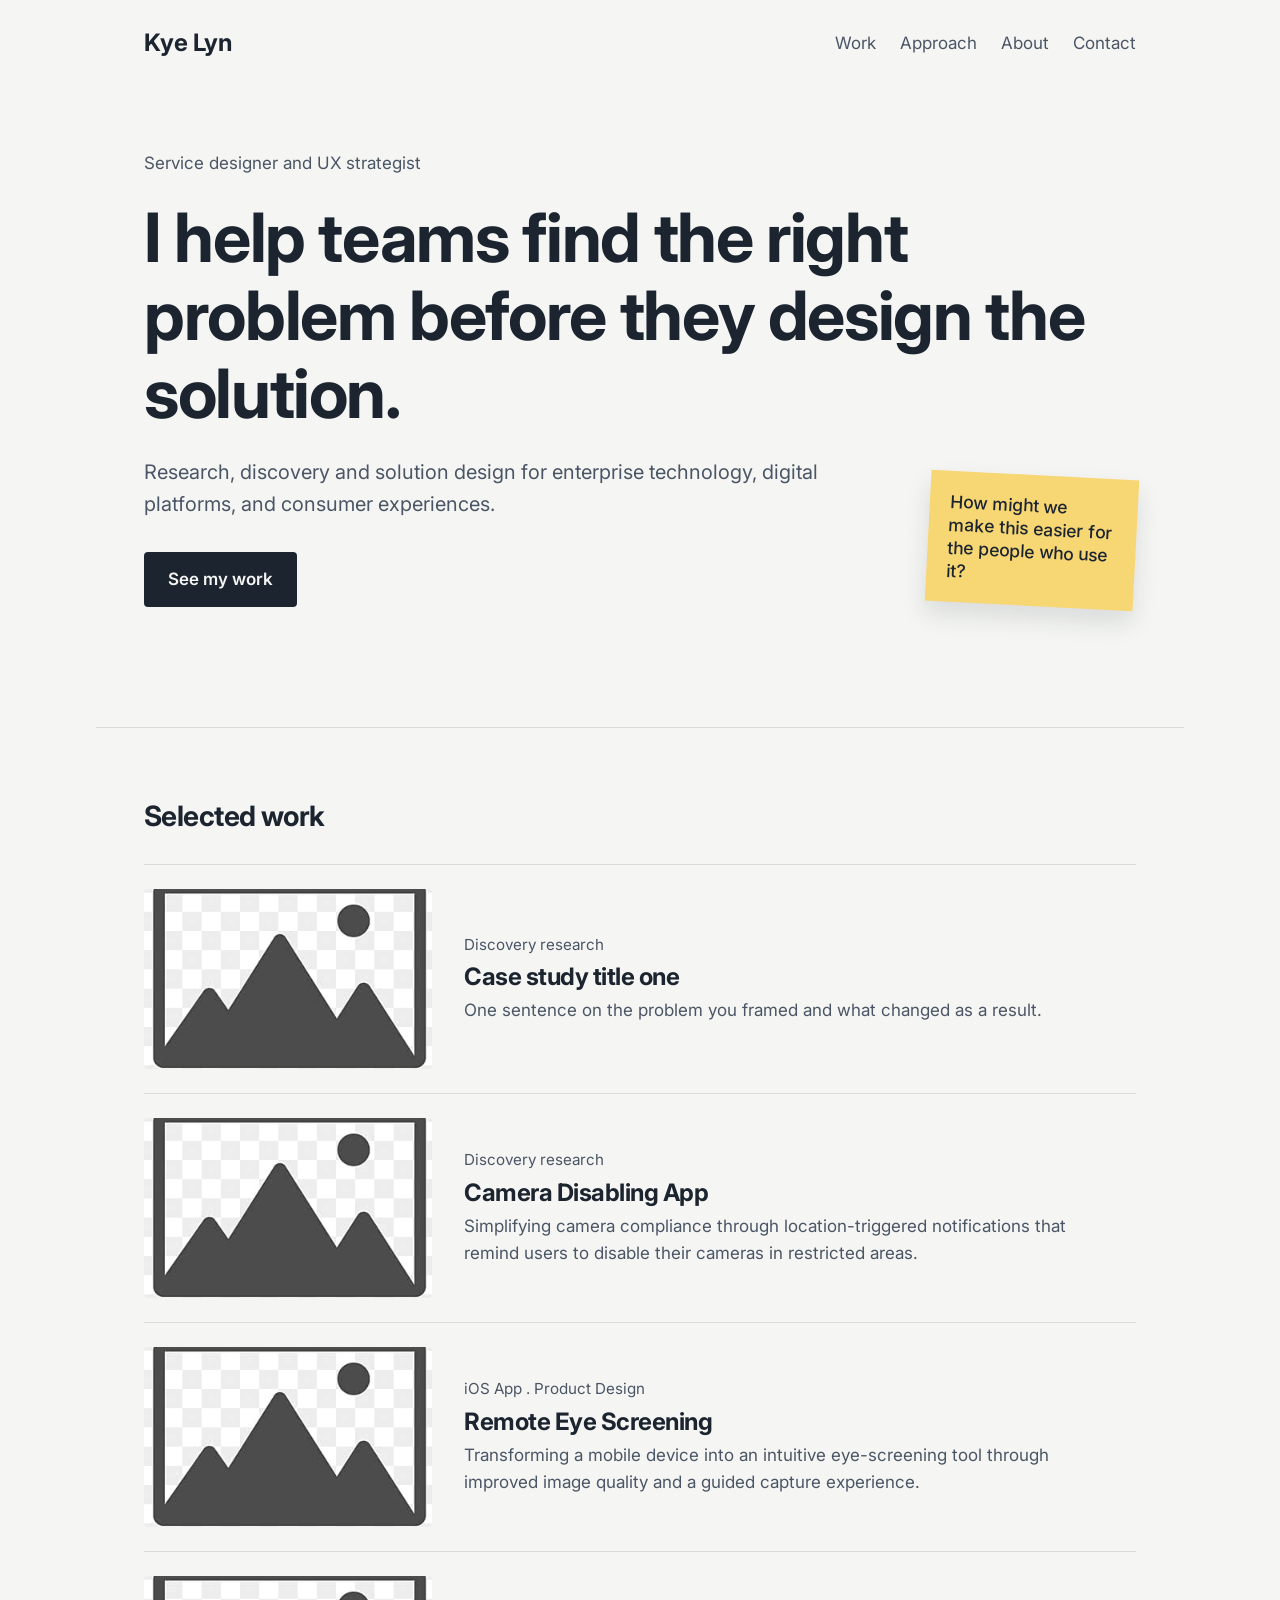
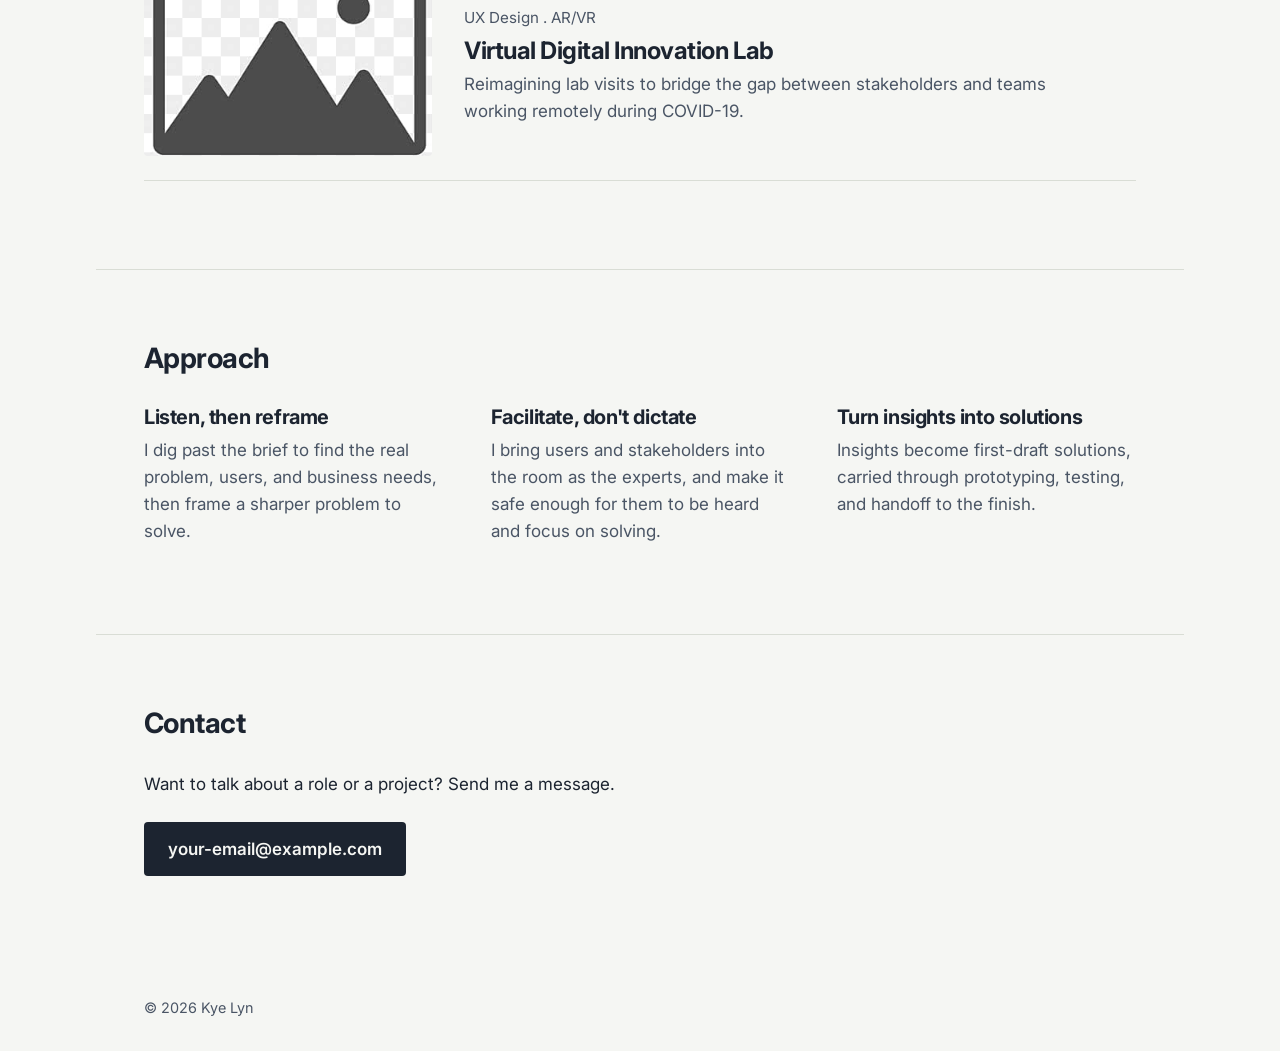
==== index.html @ 7f1c114e "added content to index" ====
<!DOCTYPE html>
<html lang="en">

<head>
  <meta charset="UTF-8">
  <meta name="viewport" content="width=device-width, initial-scale=1">
  <title>Kye Lyn | Service Designer & UX Strategist</title>
  <meta name="description"
    content="Kye Lyn is a service designer and UX strategist who helps teams find and frame the right problem before designing the solution.">

  <link rel="preconnect" href="https://fonts.googleapis.com">
  <link rel="preconnect" href="https://fonts.gstatic.com" crossorigin>
  <link href="https://fonts.googleapis.com/css2?family=Inter:wght@400;500;600;700&display=swap" rel="stylesheet">
  <link rel="stylesheet" href="style.css">
</head>

<body>

  <header class="site-header">
    <a class="logo" href="index.html">Kye Lyn</a>
    <nav aria-label="Main">
      <a href="#work">Work</a>
      <a href="#approach">Approach</a>
      <a href="about.html">About</a>
      <a href="#contact">Contact</a>
    </nav>
  </header>

  <main>

    <section class="hero">
      <p class="hero-intro">Service designer and UX strategist</p>
      <h1>I help teams find the right problem before they design the solution.</h1>
      <p class="hero-sub">Research, discovery and solution design for enterprise technology, digital platforms, and
        consumer experiences.</p>
      <a class="button" href="#work">See my work</a>

      <div class="sticky" aria-hidden="true">
        <p>How might we make this easier for the people who use it?</p>
      </div>
    </section>

    <section id="work" class="section">
      <h2>Selected work</h2>
      <ul class="work-list">
        <li>
          <div class="work-image">
            <img src="images/case-study-1.jpg" alt="Short description of what the image shows">
          </div>
          <div class="work-text">
            <h4>Discovery research</h4>
            <h3><a href="case-study-1.html">Case study title one</a></h3>
            <p>One sentence on the problem you framed and what changed as a result.</p>
          </div>
        </li>
        <li>
          <div class="work-image">
            <img src="images/case-study-2.jpg" alt="Short description of what the image shows">
          </div>
          <div class="work-text">
            <h4>Discovery research</h4>
            <h3><a href="case-study-2.html">Camera Disabling App</a></h3>
            <p>Simplifying camera compliance through location-triggered notifications that remind users to disable their
              cameras in restricted areas.</p>
          </div>
        </li>
        <li>
          <div class="work-image">
            <img src="images/case-study-3.jpg" alt="Short description of what the image shows">
          </div>
          <div class="work-text">
            <h4>iOS App . Product Design</h4>
            <h3><a href="case-study-3.html">Remote Eye Screening</a></h3>
            <p>Transforming a mobile device into an intuitive eye-screening tool through improved image quality and a
              guided capture experience.</p>
          </div>
        </li>
        <li>
          <div class="work-image">
            <img src="images/case-study-4.jpg" alt="Short description of what the image shows">
          </div>
          <div class="work-text">
            <h4>UX Design . AR/VR</h4>
            <h3><a href="case-study-4.html">Virtual Digital Innovation Lab</a></h3>
            <p>Reimagining lab visits to bridge the gap between stakeholders and teams working remotely during COVID-19.
            </p>
          </div>
        </li>
      </ul>
    </section>

    <section id="approach" class="section">
      <h2>Approach</h2>
      <div class="approach-grid">
        <div>
          <h3>Listen, then reframe</h3>
          <p>I dig past the brief to find the real problem, users, and business needs, then frame a sharper problem to
            solve.</p>
        </div>
        <div>
          <h3>Facilitate, don't dictate</h3>
          <p>I bring users and stakeholders into the room as the experts, and make it safe enough for them to be heard
            and focus on solving.</p>
        </div>
        <div>
          <h3>Turn insights into solutions</h3>
          <p>Insights become first-draft solutions, carried through prototyping, testing, and handoff to the finish.</p>
        </div>
      </div>
    </section>

    <section id="contact" class="section">
      <h2>Contact</h2>
      <p>Want to talk about a role or a project? Send me a message.</p>
      <a class="button" href="mailto:your-email@example.com">your-email@example.com</a>
    </section>

  </main>

  <footer class="site-footer">
    <p>&copy; 2026 Kye Lyn</p>
  </footer>

</body>

</html>
---- style.css ----
/* ---------- Design tokens: colours, fonts, spacing ---------- */
:root {
  --paper: #f5f6f3;
  --ink: #1c2430;
  --ink-soft: #4a5565;
  --blue: #2f5bea;
  --sticky: #f7d774;
  --line: #d9ddd5;

  --font-display: "Inter", system-ui, sans-serif;
  --font-body: "Inter", system-ui, sans-serif;

  --page-width: 68rem;
  --gutter: clamp(1.25rem, 5vw, 3rem);
}

/* ---------- Base ---------- */
* {
  box-sizing: border-box;
}

body {
  margin: 0;
  background: var(--paper);
  color: var(--ink);
  font-family: var(--font-body);
  font-size: 1.0625rem;
  line-height: 1.6;
}

h1,
h2,
h3 {
  font-family: var(--font-display);
  line-height: 1.15;
  letter-spacing: -0.02em;
  margin: 0;
}

p {
  margin: 0;
}

a {
  color: inherit;
}

a:focus-visible,
.button:focus-visible {
  outline: 3px solid var(--blue);
  outline-offset: 3px;
}

/* ---------- Header ---------- */
.site-header {
  display: flex;
  justify-content: space-between;
  align-items: center;
  flex-wrap: wrap;
  gap: 1rem;
  max-width: var(--page-width);
  margin: 0 auto;
  padding: 1.5rem var(--gutter);
}

.logo {
  font-family: var(--font-display);
  font-weight: 700;
  font-size: 1.5rem;
  text-decoration: none;
}

.site-header nav {
  display: flex;
  gap: 1.5rem;
}

.site-header nav a {
  text-decoration: none;
  color: var(--ink-soft);
}

.site-header nav a:hover {
  color: var(--blue);
  text-decoration: underline;
}

/* ---------- Layout shared by main sections ---------- */
main>section {
  max-width: var(--page-width);
  margin: 0 auto;
  padding-left: var(--gutter);
  padding-right: var(--gutter);
}

.section {
  padding-top: 4.5rem;
  padding-bottom: 1rem;
  border-top: 1px solid var(--line);
  margin-top: 4.5rem;
}

.section h2 {
  font-size: 1.75rem;
  margin-bottom: 2rem;
}

/* ---------- Hero ---------- */
.hero {
  position: relative;
  padding-top: 4rem;
  padding-bottom: 3rem;
}

.hero-intro {
  color: var(--ink-soft);
  margin-bottom: 1.25rem;
}

.hero h1 {
  font-size: clamp(2.25rem, 6vw, 4.25rem);
  font-weight: 700;
  max-width: 16em;
  margin-bottom: 1.5rem;
}

.hero-sub {
  font-size: 1.25rem;
  color: var(--ink-soft);
  max-width: 34em;
  margin-bottom: 2rem;
}

.button {
  display: inline-block;
  background: var(--ink);
  color: var(--paper);
  padding: 0.85rem 1.5rem;
  border-radius: 0.25rem;
  text-decoration: none;
  font-weight: 600;
}

.button:hover {
  background: var(--blue);
}

/* The one memorable element: a sticky note, a nod to workshop facilitation */
.sticky {
  display: none;
  width: 13rem;
  padding: 1.25rem;
  background: var(--sticky);
  font-family: var(--font-display);
  font-weight: 500;
  font-size: 1.1rem;
  line-height: 1.3;
  transform: rotate(3deg);
  box-shadow: 0 0.75rem 1.5rem rgba(28, 36, 48, 0.12);
}

@media (min-width: 62rem) {
  .sticky {
    display: block;
    position: absolute;
    right: var(--gutter);
    bottom: 3rem;
  }
}

/* ---------- Work list ---------- */
.work-list {
  list-style: none;
  margin: 0;
  padding: 0;
}

.work-list li {
  display: grid;
  gap: 1.25rem;
  padding: 1.5rem 0;
  border-bottom: 1px solid var(--line);
}

.work-list li:first-child {
  border-top: 1px solid var(--line);
}

/* The frame: fixed shape, crops whatever is inside */
.work-image {
  width: 100%;
  aspect-ratio: 16 / 10;
  overflow: hidden;
  background: #e4e8e1;
  border-radius: 0.25rem;
}

.work-image img {
  display: block;
  width: 100%;
  height: 100%;
  object-fit: cover;
}

/* The tag: plain small text, not styled like a button */
.work-list h4 {
  font-family: var(--font-body);
  font-size: 0.95rem;
  font-weight: 400;
  color: var(--ink-soft);
  margin: 0 0 0.4rem;
}

.work-list h3 {
  font-size: 1.5rem;
  margin-bottom: 0.4rem;
}

.work-list h3 a {
  text-decoration: none;
}

.work-list h3 a:hover {
  color: var(--blue);
  text-decoration: underline;
}

.work-list p {
  color: var(--ink-soft);
  max-width: 38em;
}

@media (min-width: 50rem) {
  .work-list li {
    grid-template-columns: 18rem 1fr;
    align-items: center;
    gap: 2rem;
  }
}

/* ---------- Approach ---------- */
.approach-grid {
  display: grid;
  gap: 2rem;
}

.approach-grid h3 {
  font-size: 1.25rem;
  margin-bottom: 0.5rem;
}

.approach-grid p {
  color: var(--ink-soft);
}

@media (min-width: 50rem) {
  .approach-grid {
    grid-template-columns: repeat(3, 1fr);
    gap: 3rem;
  }
}

/* ---------- About and Contact ---------- */
.about-text {
  max-width: 38em;
  font-size: 1.2rem;
}

#contact p {
  margin-bottom: 1.5rem;
}

/* ---------- Footer ---------- */
.site-footer {
  max-width: var(--page-width);
  margin: 4.5rem auto 0;
  padding: 2rem var(--gutter);
  color: var(--ink-soft);
  font-size: 0.9rem;
}

/* About page */
.about-intro {
  display: flex;
  flex-wrap: wrap;
  gap: 56px;
  align-items: center;
}

.about-photo {
  flex: 0 0 340px;
  max-width: 100%;
  height: 400px;
  overflow: hidden;
  background: #e4e4e4;
}

.about-photo img {
  display: block;
  width: 100%;
  height: 100%;
  object-fit: cover;
  object-position: center top;
}

.about-text {
  flex: 1 1 360px;
}

.section-intro {
  max-width: 760px;
  margin: 0 0 28px;
}

/* Different hats: roles */
.roles {
  list-style: none;
  margin: 0;
  padding: 0;
  display: grid;
  grid-template-columns: repeat(2, 1fr);
  gap: 48px 64px;
}

.role-icon {
  display: block;
  margin-bottom: 16px;
  color: #333;
}

.role-text h3 {
  margin: 0 0 12px;
  font-size: 20px;
}

.role-text p {
  margin: 0 0 12px;
}

.role-text p:last-child {
  margin-bottom: 0;
}

.role-focus {
  color: #555;
}

/* Tools */
.tools {
  margin-top: 56px;
  padding-top: 32px;
  border-top: 1px solid #ccc;
}

.tools h3 {
  margin: 0 0 12px;
  font-size: 22px;
}

.tools-list {
  list-style: none;
  margin: 0;
  padding: 0;
  display: grid;
  grid-template-columns: repeat(3, 1fr);
  column-gap: 48px;
}

.tools-list li {
  padding: 14px 0;
  border-bottom: 1px solid #ccc;
}

/* Mobile: roles become a list */
@media (max-width: 700px) {
  .roles {
    display: block;
  }

  .role {
    display: flex;
    gap: 16px;
    padding: 20px 0;
    border-top: 1px solid #ccc;
  }

  .role:last-child {
    border-bottom: 1px solid #ccc;
  }

  .role-icon {
    flex: 0 0 24px;
    width: 24px;
    height: 24px;
    margin-bottom: 0;
  }

  .role-text {
    min-width: 0;
  }

  .role-text h3 {
    font-size: 18px;
    margin-bottom: 6px;
  }

  .role-text p {
    font-size: 15px;
    margin-bottom: 8px;
  }

  .tools-list {
    display: block;
  }
}

/* Carousel */
.carousel {
  display: flex;
  align-items: center;
  gap: 16px;
}

.carousel-btn {
  flex: 0 0 48px;
  height: 48px;
  display: flex;
  align-items: center;
  justify-content: center;
  border: 2px solid #999;
  background: #fff;
  color: #333;
  cursor: pointer;
}

.carousel-btn:hover {
  background: #f2f2f2;
}

.carousel-track {
  flex: 1 1 auto;
  min-width: 0;
  display: flex;
  gap: 24px;
  list-style: none;
  margin: 0;
  padding: 0;
  overflow-x: auto;
  scroll-snap-type: x mandatory;
  scrollbar-width: none;
}

.carousel-track::-webkit-scrollbar {
  display: none;
}

.carousel-item {
  flex: 0 0 calc((100% - 48px) / 3);
  scroll-snap-align: start;
}

.carousel-img {
  display: block;
  width: 100%;
  height: 260px;
  object-fit: cover;
  object-position: center;
  background: #e4e4e4;
}

.carousel-caption {
  margin: 10px 0 0;
  font-size: 14px;
  color: #555;
}

.carousel-count {
  margin: 16px 0 0;
  text-align: center;
  font-size: 14px;
  color: #555;
}

.carousel-btn:disabled {
  opacity: 0.4;
  cursor: not-allowed;
}

@media (max-width: 700px) {
  .carousel-item {
    flex: 0 0 100%;
  }
}

nav a[aria-current="page"] {
  font-weight: 600;
  text-decoration: underline;
}

/* How I work: process steps */
.process {
  list-style: none;
  margin: 0;
  padding: 0;
  display: flex;
  gap: 40px;
}

.process-step {
  position: relative;
  flex: 1 1 0;
  min-width: 0;
  height: 100px;
  display: flex;
  align-items: center;
  justify-content: center;
  text-align: center;
  font-weight: 700;
  font-size: 18px;
  border: 2px solid #999;
  background: #f2f2f2;
}

/* The arrow after every step except the last */
.process-step:not(:last-child)::after {
  content: "→";
  content: "→" / "";
  position: absolute;
  top: 50%;
  right: -42px;
  width: 40px;
  transform: translateY(-50%);
  text-align: center;
  font-size: 24px;
  font-weight: 400;
  color: #555;
}

@media (max-width: 1000px) {
  .process {
    flex-direction: column;
    gap: 36px;
  }

  .process-step {
    flex: none;
    height: 64px;
  }

  .process-step:not(:last-child)::after {
    content: "↓";
    content: "↓" / "";
    top: auto;
    bottom: -38px;
    left: 0;
    right: 0;
    width: auto;
    height: 36px;
    line-height: 36px;
    transform: none;
  }
}

.about-text h1 {
  margin-bottom: 24px;
}

/* ===== Case study pages ===== */

/* The wrapper keeps .section's left and right padding (so everything lines up
   with the header) but removes its divider line and vertical padding. */
.section.cs-block {
  --cs-line: rgba(0, 0, 0, 0.15);
  --cs-fill: rgba(0, 0, 0, 0.04);
  --cs-image: rgba(0, 0, 0, 0.08);
  --cs-muted: #5a6470;

  box-sizing: border-box;
  width: min(992px, calc(100% - 48px));
  max-width: none;
  margin: 0 auto;
  padding: 0;
  border: none;
}

/* Top of the page */
.cs-block .cs-top {
  padding-top: 48px;
}

.cs-block .cs-back {
  display: inline-block;
  margin-bottom: 40px;
  font-size: 1rem;
  color: inherit;
  text-decoration: none;
}

.cs-block .cs-back:hover {
  text-decoration: underline;
}

.cs-block .cs-kicker {
  margin: 0 0 16px;
  font-size: 0.8125rem;
  font-weight: 500;
  letter-spacing: 0.14em;
  text-transform: uppercase;
  color: var(--cs-muted);
}

.cs-block .cs-title {
  margin: 0 0 20px;
  max-width: 880px;
  font-size: clamp(2rem, 5vw, 3rem);
  line-height: 1.15;
  font-weight: 700;
}

.cs-block .cs-summary {
  margin: 0;
  max-width: 760px;
  font-size: 1.25rem;
  line-height: 1.6;
}

/* Quick facts */
.cs-block .cs-meta {
  display: flex;
  flex-wrap: wrap;
  gap: 24px 32px;
  margin: 40px 0 48px;
  padding: 24px 0;
  border-top: 1px solid var(--cs-line);
  border-bottom: 1px solid var(--cs-line);
}

.cs-block .cs-meta>div {
  flex: 1 1 180px;
  min-width: 0;
}

.cs-block .cs-meta dt {
  margin: 0 0 8px;
  font-size: 0.75rem;
  font-weight: 500;
  letter-spacing: 0.14em;
  text-transform: uppercase;
  color: var(--cs-muted);
}

.cs-block .cs-meta dd {
  margin: 0;
  font-size: 1rem;
}

/* Images: every image fills its frame and is cropped, never stretched */
.cs-block .cs-figure {
  margin: 0;
}

.cs-block .cs-figure img {
  display: block;
  width: 100%;
  max-width: 100%;
  object-fit: cover;
  background: var(--cs-image);
}

.cs-block .cs-hero {
  margin-bottom: 48px;
}

.cs-block .cs-hero img {
  height: 480px;
}

.cs-block .cs-caption {
  margin: 10px 0 0;
  font-size: 0.875rem;
  color: var(--cs-muted);
}

/* Content rows: heading on the left, content on the right */
.cs-block .cs-row {
  display: flex;
  gap: 24px 64px;
  margin: 0;
  padding: 48px 0;
  border-top: 1px solid var(--cs-line);
}

.cs-block .cs-heading {
  flex: 0 0 240px;
  margin: 0;
  font-size: 1.5rem;
  line-height: 1.25;
  font-weight: 700;
}

.cs-block .cs-body {
  flex: 1 1 0;
  min-width: 0;
}

.cs-block .cs-body>*:last-child {
  margin-bottom: 0;
}

.cs-block .cs-text {
  margin: 0 0 16px;
  font-size: 1.125rem;
  line-height: 1.65;
}

.cs-block .cs-list {
  margin: 0;
  padding-left: 24px;
  list-style: disc;
  font-size: 1.125rem;
  line-height: 1.8;
}

.cs-block .cs-figures {
  display: flex;
  flex-wrap: wrap;
  gap: 24px;
  margin-top: 24px;
}

.cs-block .cs-figures .cs-figure {
  flex: 1 1 240px;
  min-width: 0;
}

.cs-block .cs-figures img {
  height: 240px;
}

.cs-block .cs-wide {
  margin-top: 24px;
}

.cs-block .cs-wide img {
  height: 360px;
}

/* Insight and outcome boxes */
.cs-block .cs-cards {
  display: grid;
  grid-template-columns: repeat(3, minmax(0, 1fr));
  gap: 24px;
  margin: 0;
  padding: 0;
  list-style: none;
}

.cs-block .cs-card {
  margin: 0;
  padding: 24px;
  border: 1px solid var(--cs-line);
  background: var(--cs-fill);
}

.cs-block .cs-card-title {
  margin: 0 0 10px;
  font-size: 1.125rem;
  line-height: 1.3;
  font-weight: 600;
}

.cs-block .cs-card-text {
  margin: 0;
  font-size: 0.9375rem;
  line-height: 1.5;
}

.cs-block .cs-metric {
  margin: 0 0 8px;
  font-size: 2rem;
  line-height: 1.2;
  font-weight: 700;
}

/* Next case study */
.cs-block .cs-next {
  display: flex;
  flex-wrap: wrap;
  gap: 24px;
  justify-content: space-between;
  align-items: center;
  margin: 0 0 80px;
  padding: 48px;
  border: 1px solid var(--cs-line);
  background: var(--cs-fill);
}

.cs-block .cs-next .cs-kicker {
  margin-bottom: 8px;
}

.cs-block .cs-next-title {
  margin: 0;
  font-size: 1.75rem;
  line-height: 1.25;
  font-weight: 700;
}

/* Mobile */
@media (max-width: 700px) {
  .cs-block .cs-top {
    padding-top: 32px;
  }

  .cs-block .cs-back {
    margin-bottom: 28px;
  }

  .cs-block .cs-meta {
    display: grid;
    grid-template-columns: 1fr 1fr;
    gap: 20px 24px;
    margin: 32px 0;
  }

  .cs-block .cs-hero {
    margin-bottom: 32px;
  }

  .cs-block .cs-hero img {
    height: 220px;
  }

  .cs-block .cs-row {
    flex-direction: column;
    gap: 16px;
    padding: 32px 0;
  }

  .cs-block .cs-heading {
    flex: none;
    font-size: 1.375rem;
  }

  .cs-block .cs-figures img {
    height: 200px;
  }

  .cs-block .cs-wide img {
    height: 220px;
  }

  .cs-block .cs-cards {
    grid-template-columns: 1fr;
    gap: 16px;
  }

  .cs-block .cs-card {
    padding: 20px;
  }

  .cs-block .cs-next {
    margin-bottom: 56px;
    padding: 28px 24px;
  }
}
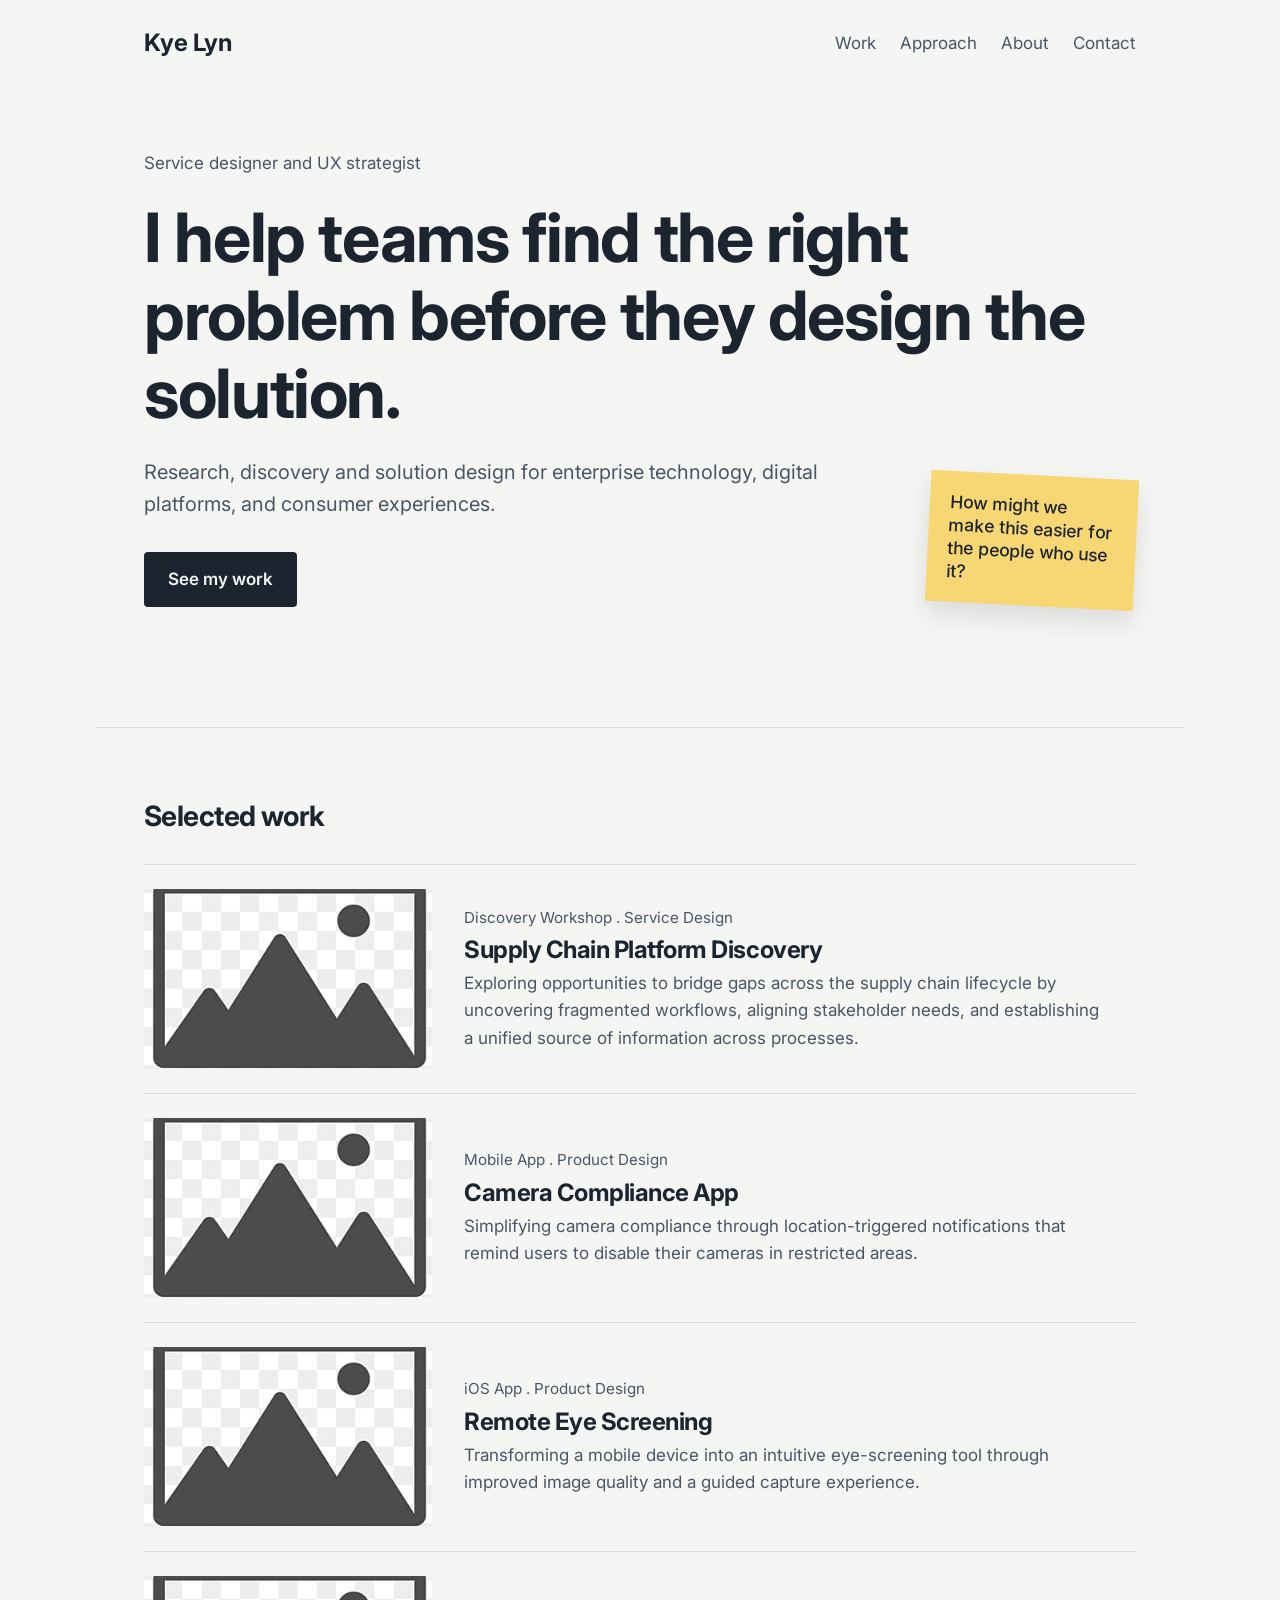
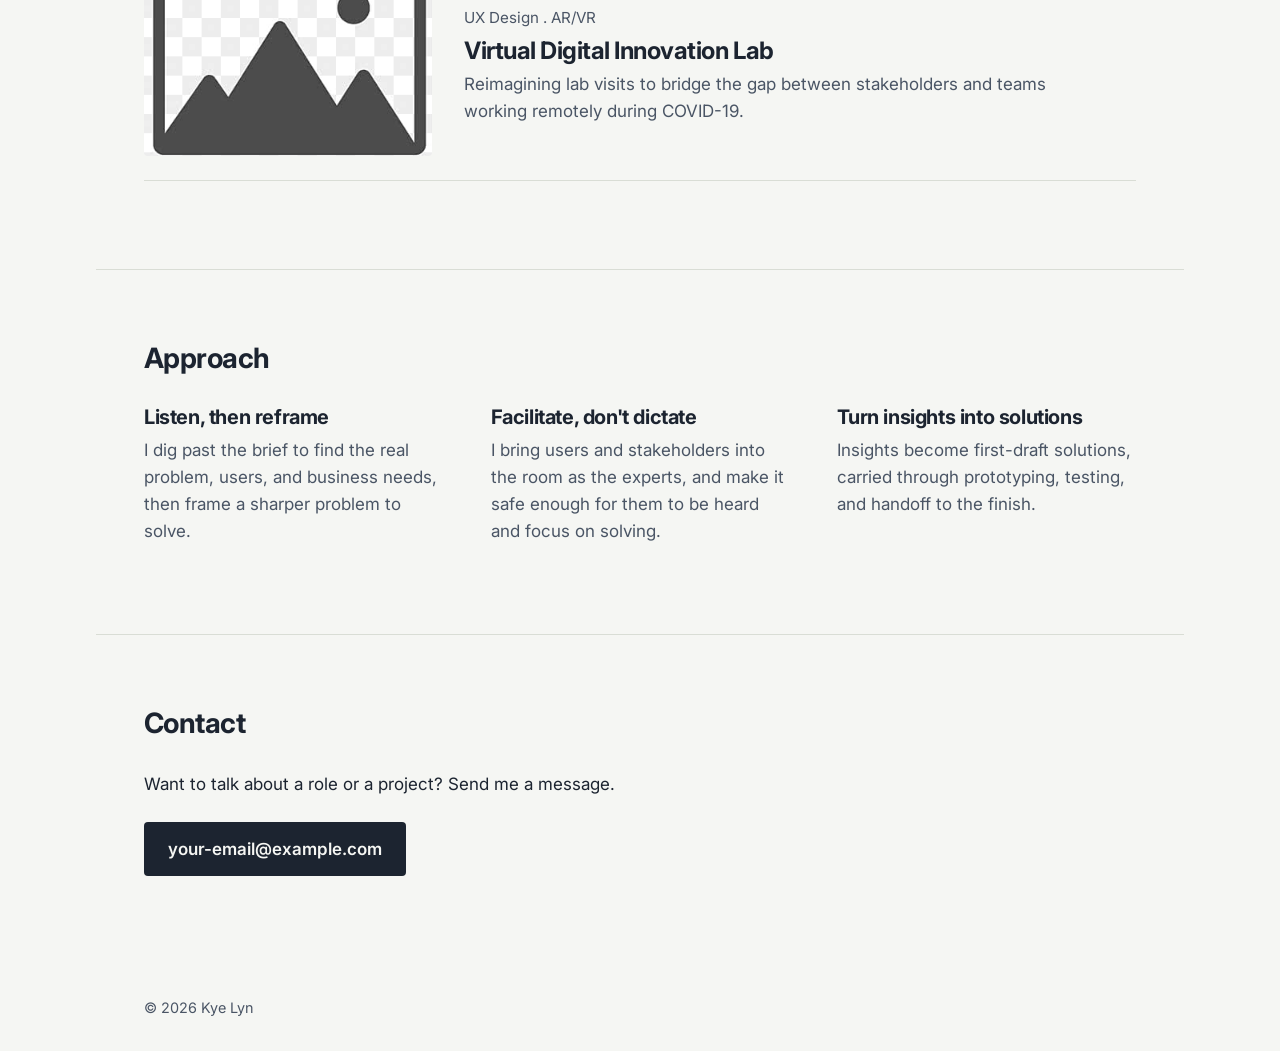
==== commit e8723849: "added content to index" ====
--- a/index.html
+++ b/index.html
@@ -48,9 +48,11 @@
             <img src="images/case-study-1.jpg" alt="Short description of what the image shows">
           </div>
           <div class="work-text">
-            <h4>Discovery research</h4>
-            <h3><a href="case-study-1.html">Case study title one</a></h3>
-            <p>One sentence on the problem you framed and what changed as a result.</p>
+            <h4>Discovery Workshop . Service Design</h4>
+            <h3><a href="case-study-1.html">Supply Chain Platform Discovery</a></h3>
+            <p>Exploring opportunities to bridge gaps across the supply chain lifecycle by uncovering fragmented
+              workflows, aligning stakeholder needs, and establishing a unified source of information across processes.
+            </p>
           </div>
         </li>
         <li>
@@ -58,8 +60,8 @@
             <img src="images/case-study-2.jpg" alt="Short description of what the image shows">
           </div>
           <div class="work-text">
-            <h4>Discovery research</h4>
-            <h3><a href="case-study-2.html">Camera Disabling App</a></h3>
+            <h4>Mobile App . Product Design</h4>
+            <h3><a href="case-study-2.html">Camera Compliance App</a></h3>
             <p>Simplifying camera compliance through location-triggered notifications that remind users to disable their
               cameras in restricted areas.</p>
           </div>
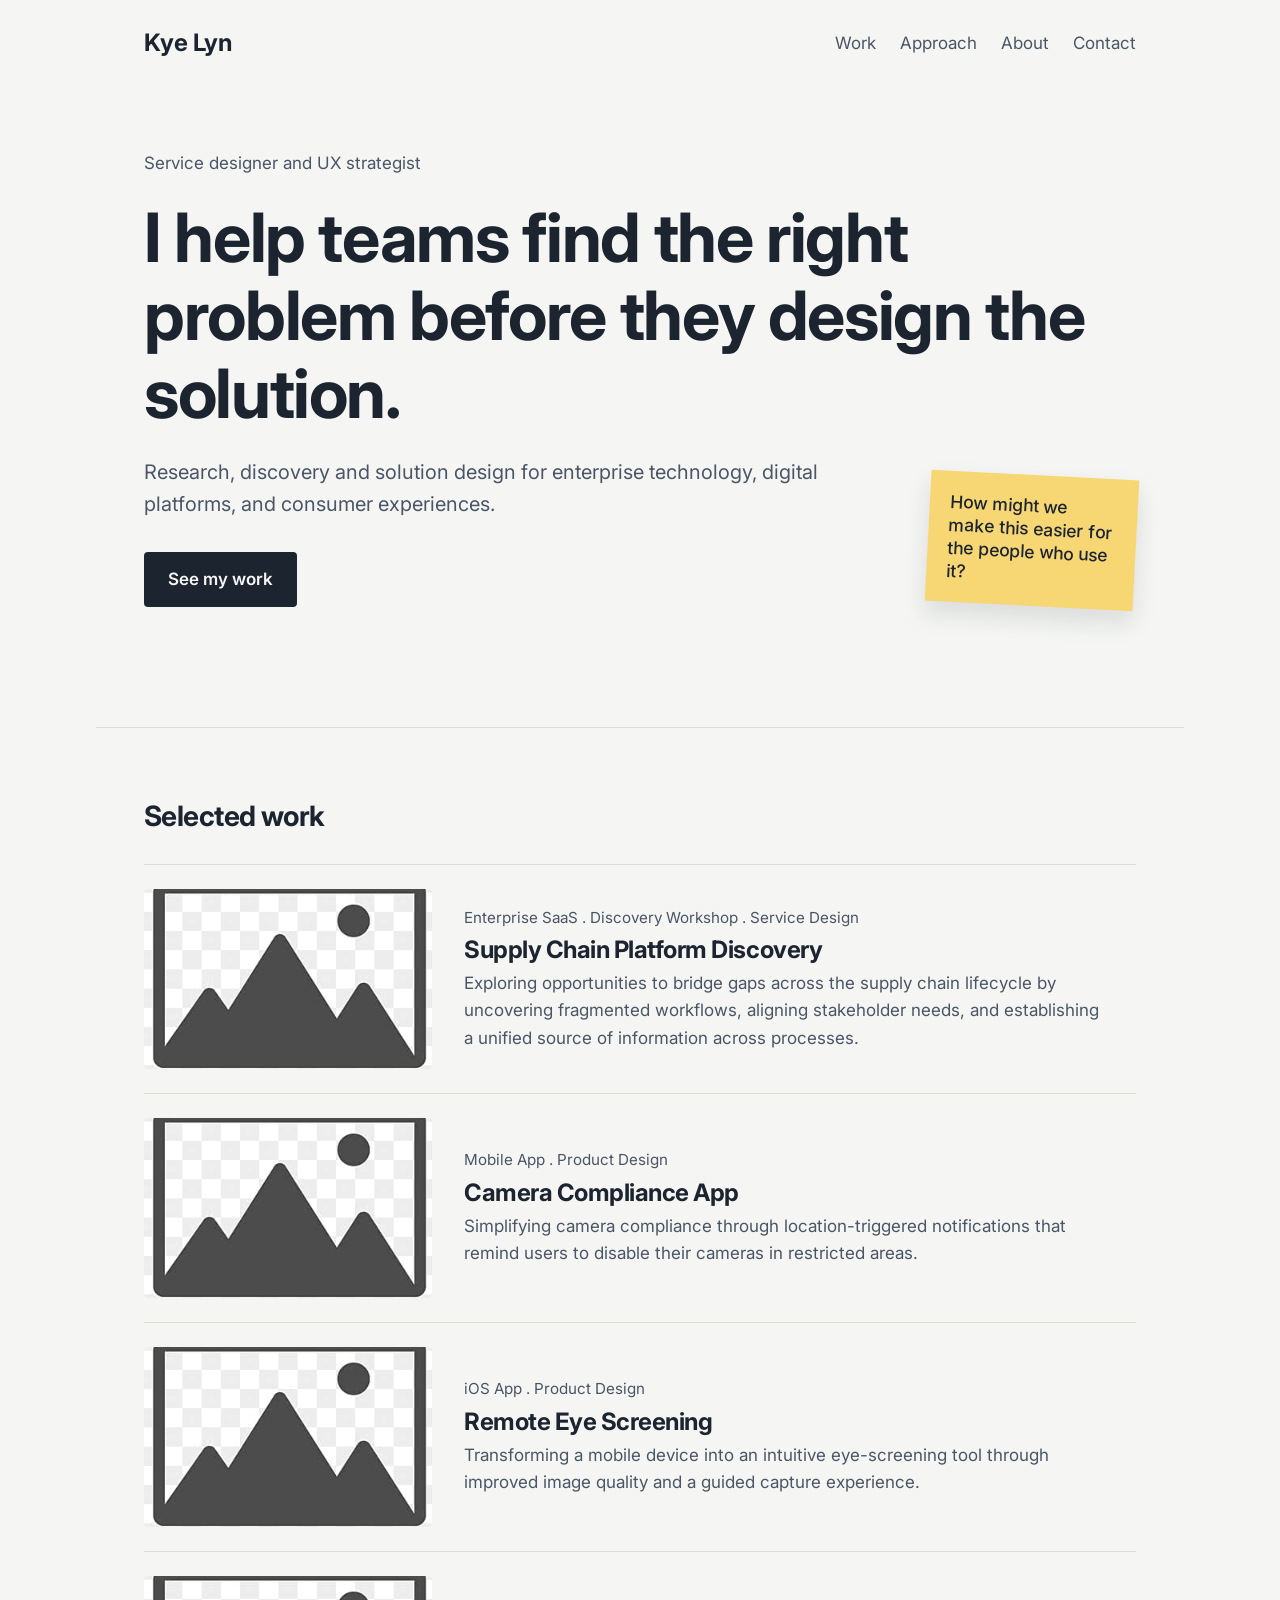
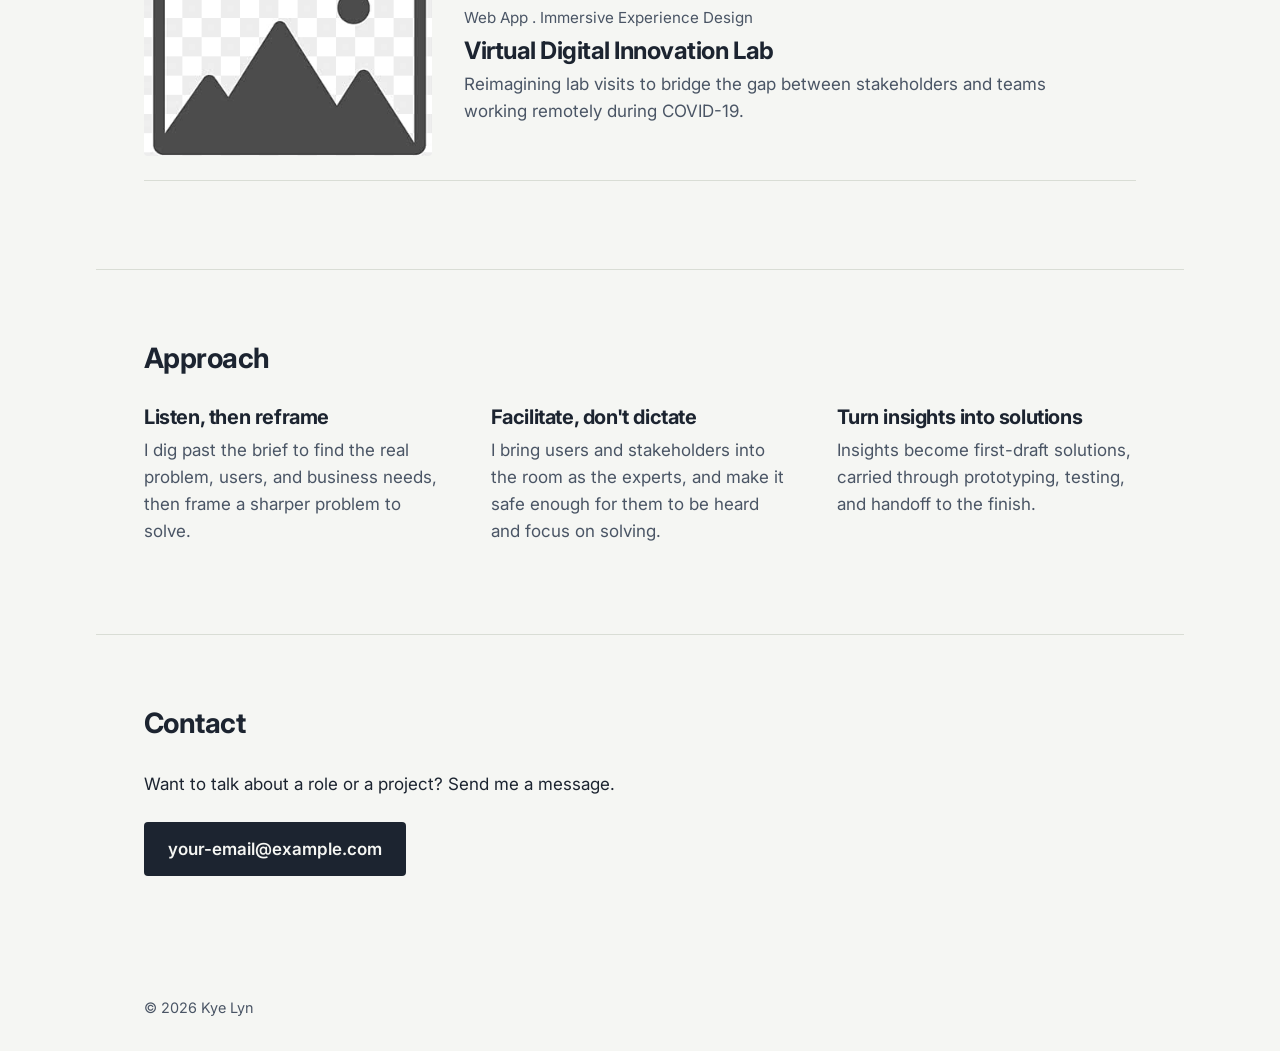
==== commit a251f8b0: "Added more content to index" ====
--- a/index.html
+++ b/index.html
@@ -48,7 +48,7 @@
             <img src="images/case-study-1.jpg" alt="Short description of what the image shows">
           </div>
           <div class="work-text">
-            <h4>Discovery Workshop . Service Design</h4>
+            <h4>Enterprise SaaS . Discovery Workshop . Service Design</h4>
             <h3><a href="case-study-1.html">Supply Chain Platform Discovery</a></h3>
             <p>Exploring opportunities to bridge gaps across the supply chain lifecycle by uncovering fragmented
               workflows, aligning stakeholder needs, and establishing a unified source of information across processes.
@@ -82,7 +82,7 @@
             <img src="images/case-study-4.jpg" alt="Short description of what the image shows">
           </div>
           <div class="work-text">
-            <h4>UX Design . AR/VR</h4>
+            <h4>Web App . Immersive Experience Design</h4>
             <h3><a href="case-study-4.html">Virtual Digital Innovation Lab</a></h3>
             <p>Reimagining lab visits to bridge the gap between stakeholders and teams working remotely during COVID-19.
             </p>
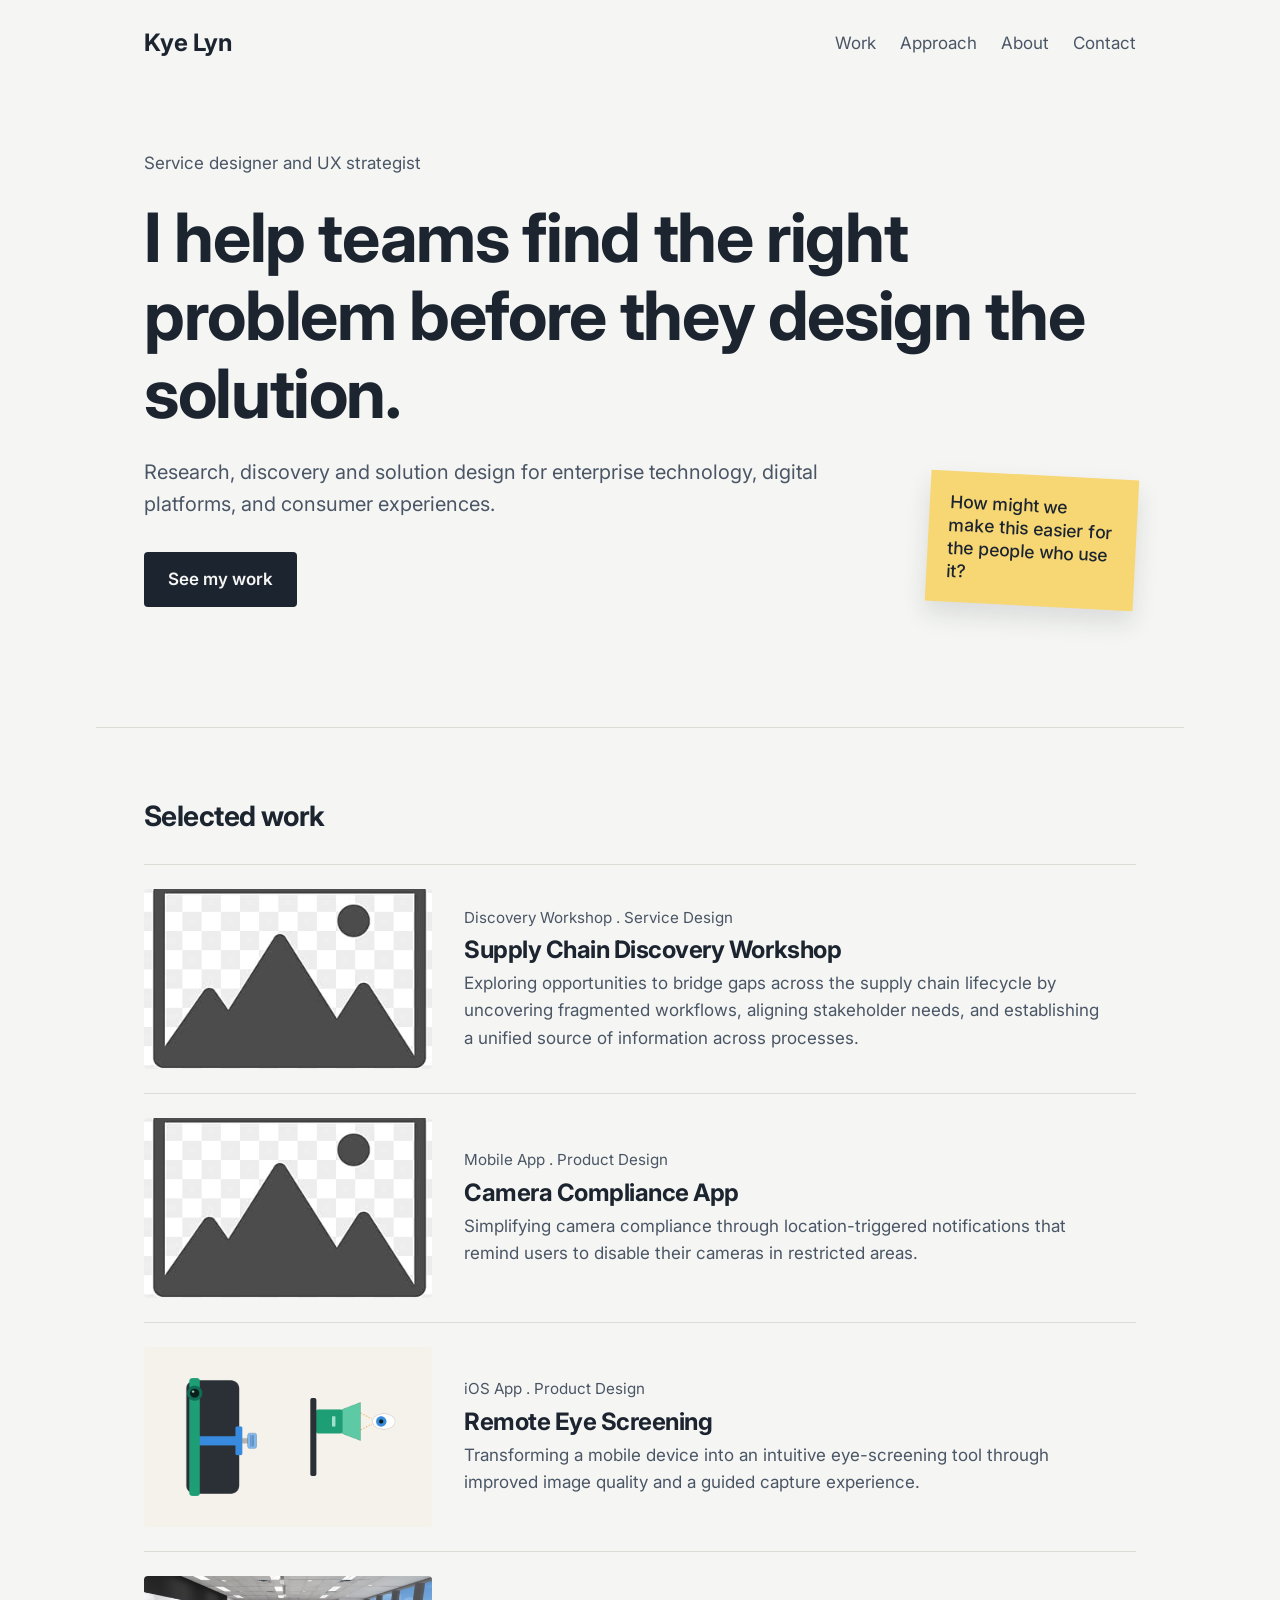
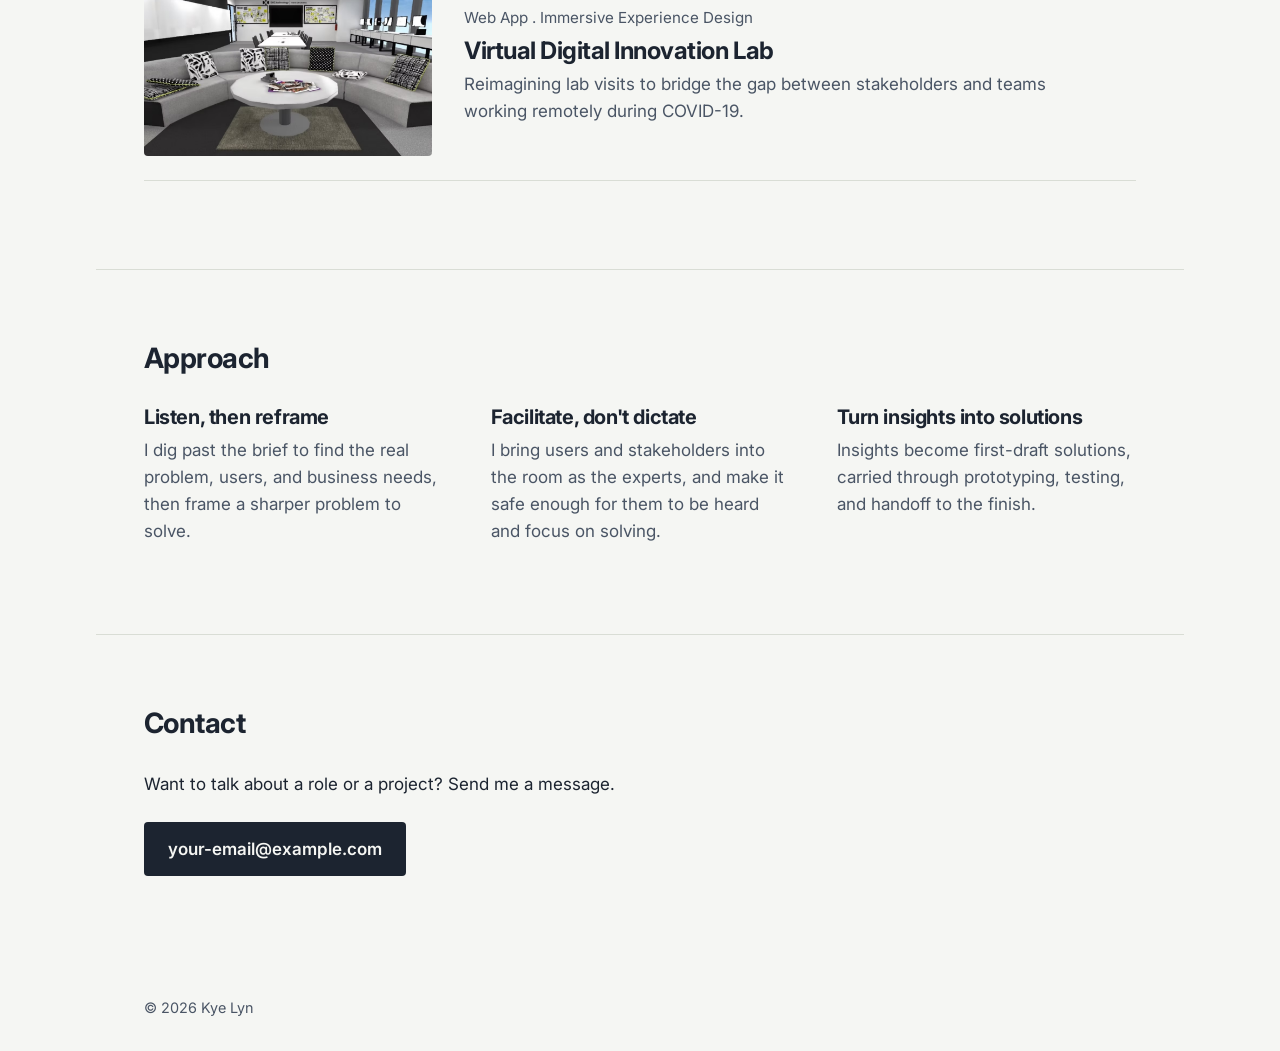
==== commit 17badb53: "add" ====
--- a/index.html
+++ b/index.html
@@ -48,8 +48,8 @@
             <img src="images/case-study-1.jpg" alt="Short description of what the image shows">
           </div>
           <div class="work-text">
-            <h4>Enterprise SaaS . Discovery Workshop . Service Design</h4>
-            <h3><a href="case-study-1.html">Supply Chain Platform Discovery</a></h3>
+            <h4>Discovery Workshop . Service Design</h4>
+            <h3><a href="case-study-1.html">Supply Chain Discovery Workshop</a></h3>
             <p>Exploring opportunities to bridge gaps across the supply chain lifecycle by uncovering fragmented
               workflows, aligning stakeholder needs, and establishing a unified source of information across processes.
             </p>
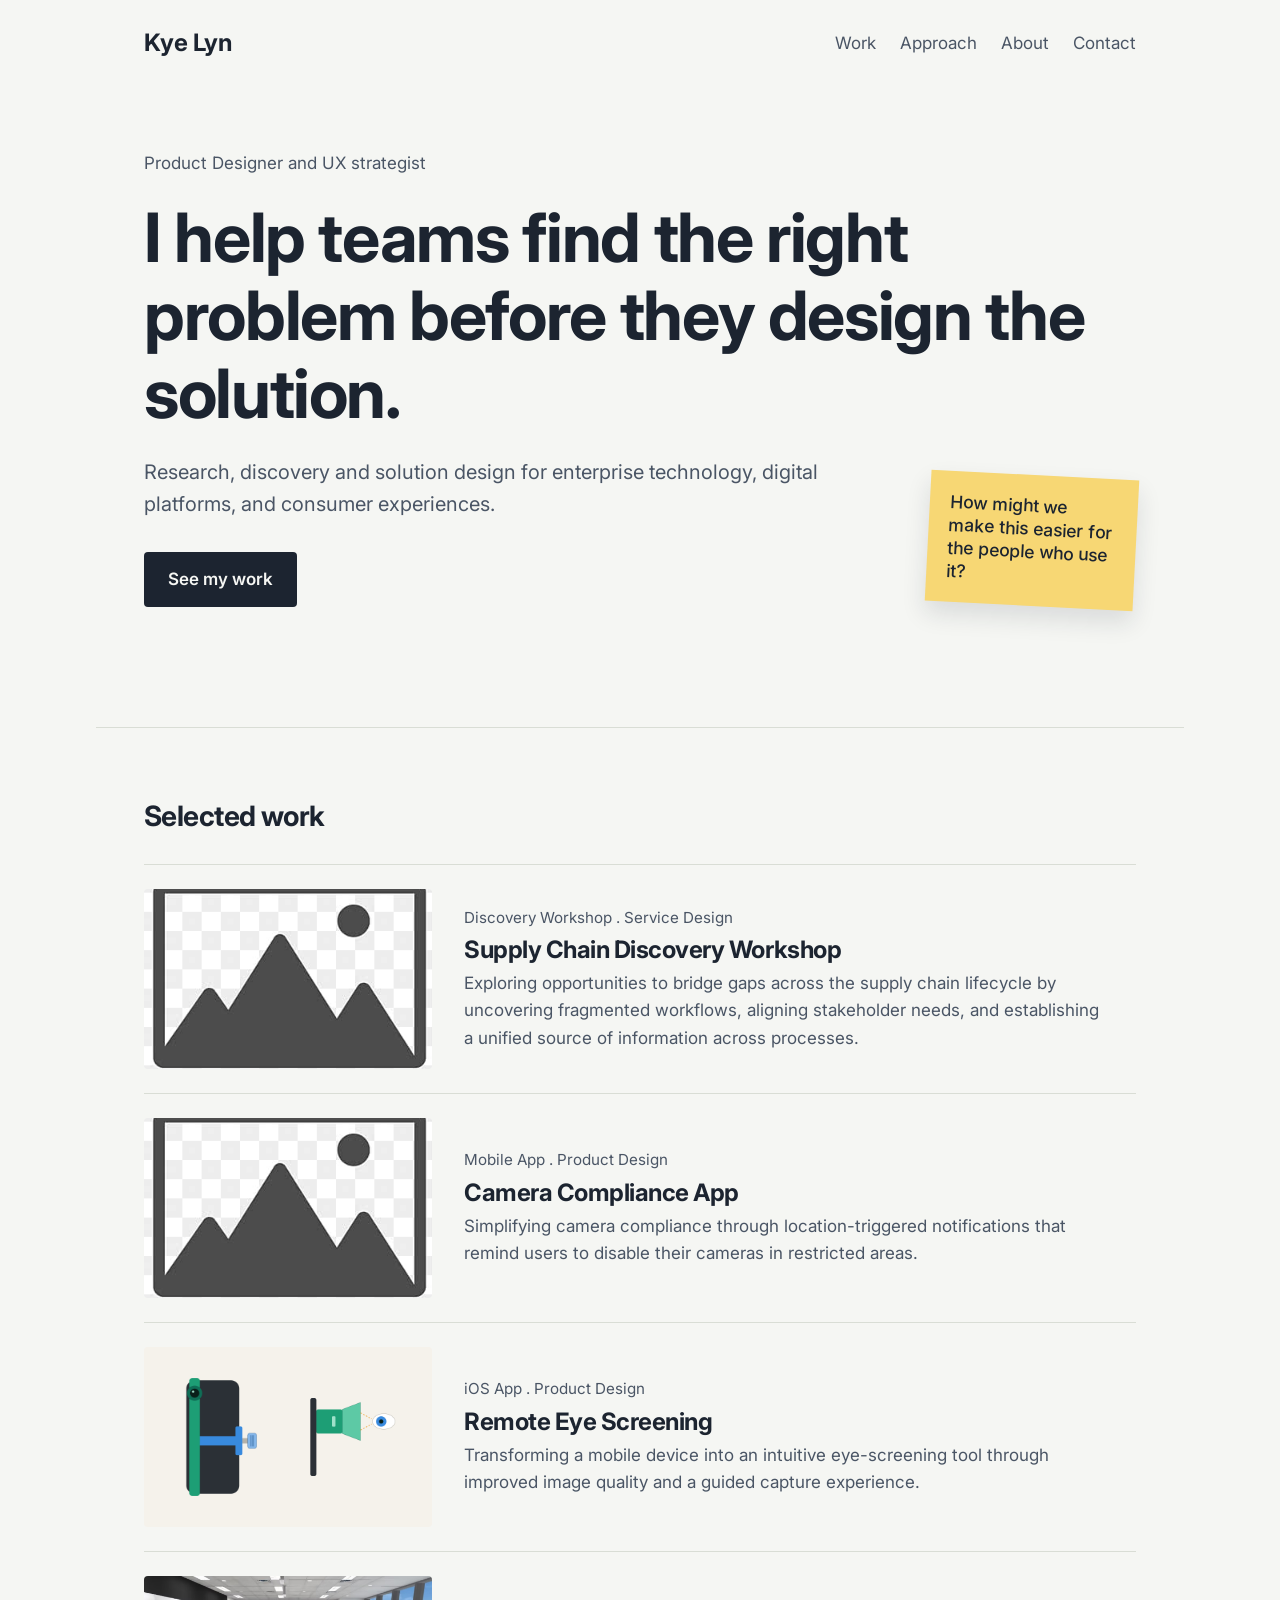
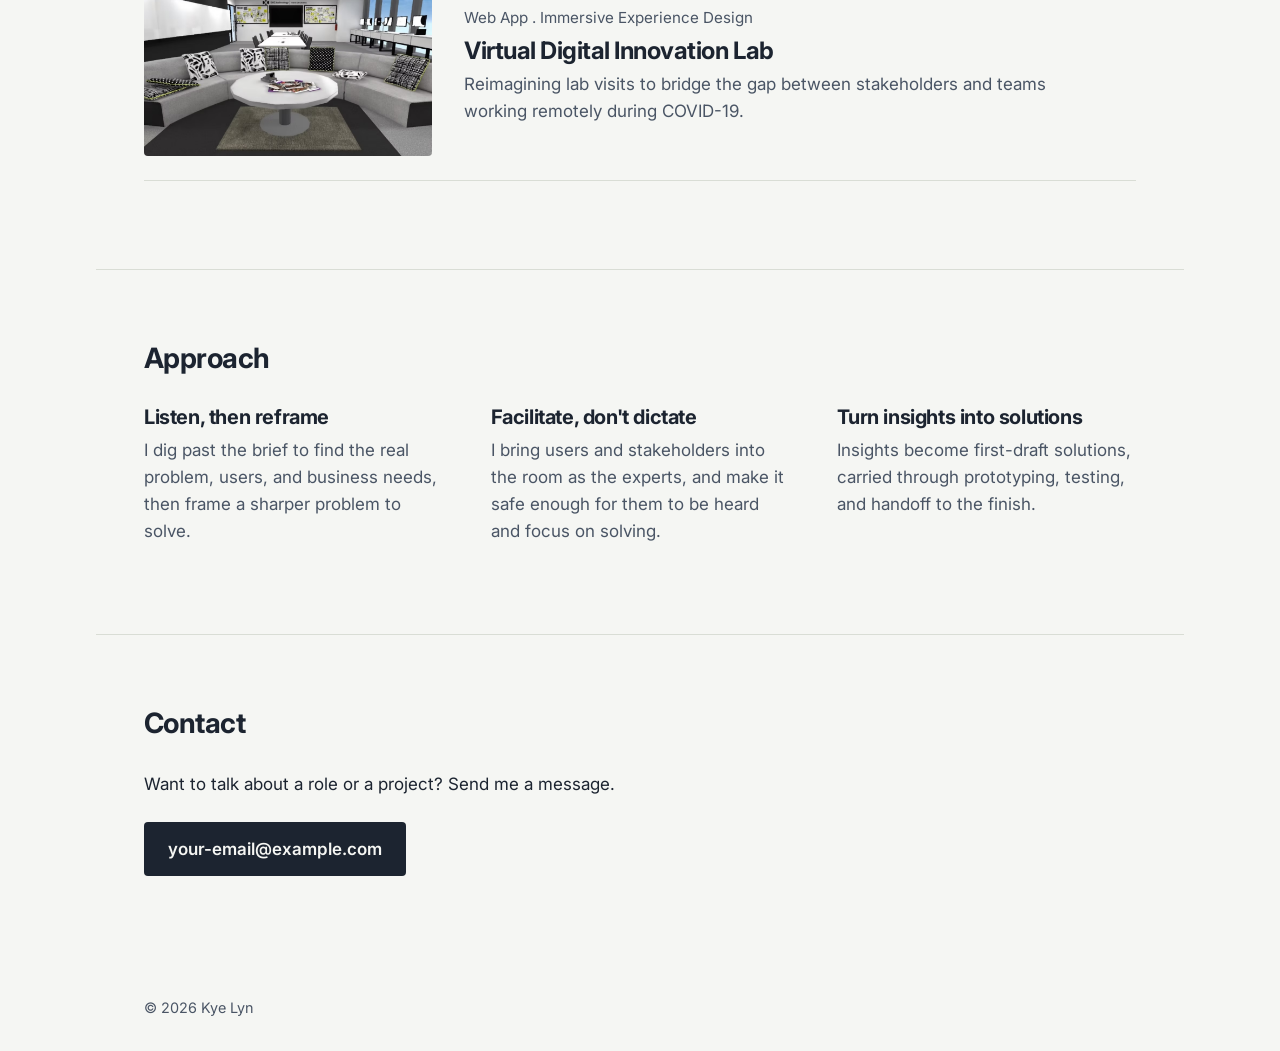
==== commit 22ba45dc: "worked on about page" ====
--- a/index.html
+++ b/index.html
@@ -4,9 +4,9 @@
 <head>
   <meta charset="UTF-8">
   <meta name="viewport" content="width=device-width, initial-scale=1">
-  <title>Kye Lyn | Service Designer & UX Strategist</title>
+  <title>Kye Lyn | Product Designer & UX Strategist</title>
   <meta name="description"
-    content="Kye Lyn is a service designer and UX strategist who helps teams find and frame the right problem before designing the solution.">
+    content="Kye Lyn is a Product designer and UX strategist who helps teams find and frame the right problem before designing the solution.">
 
   <link rel="preconnect" href="https://fonts.googleapis.com">
   <link rel="preconnect" href="https://fonts.gstatic.com" crossorigin>
@@ -29,7 +29,7 @@
   <main>
 
     <section class="hero">
-      <p class="hero-intro">Service designer and UX strategist</p>
+      <p class="hero-intro">Product Designer and UX strategist</p>
       <h1>I help teams find the right problem before they design the solution.</h1>
       <p class="hero-sub">Research, discovery and solution design for enterprise technology, digital platforms, and
         consumer experiences.</p>
--- a/style.css
+++ b/style.css
@@ -745,6 +745,24 @@
   height: 360px;
 }
 
+.cs-block .cs-wide img {
+  height: 360px;
+}
+
+/* Large process image */
+.cs-block .cs-figure--large {
+  margin-top: 24px;
+}
+
+.cs-block .cs-figure--large a {
+  display: block;
+}
+
+.cs-block .cs-figure--large img {
+  height: auto;
+  object-fit: contain;
+}
+
 /* Insight and outcome boxes */
 .cs-block .cs-cards {
   display: grid;
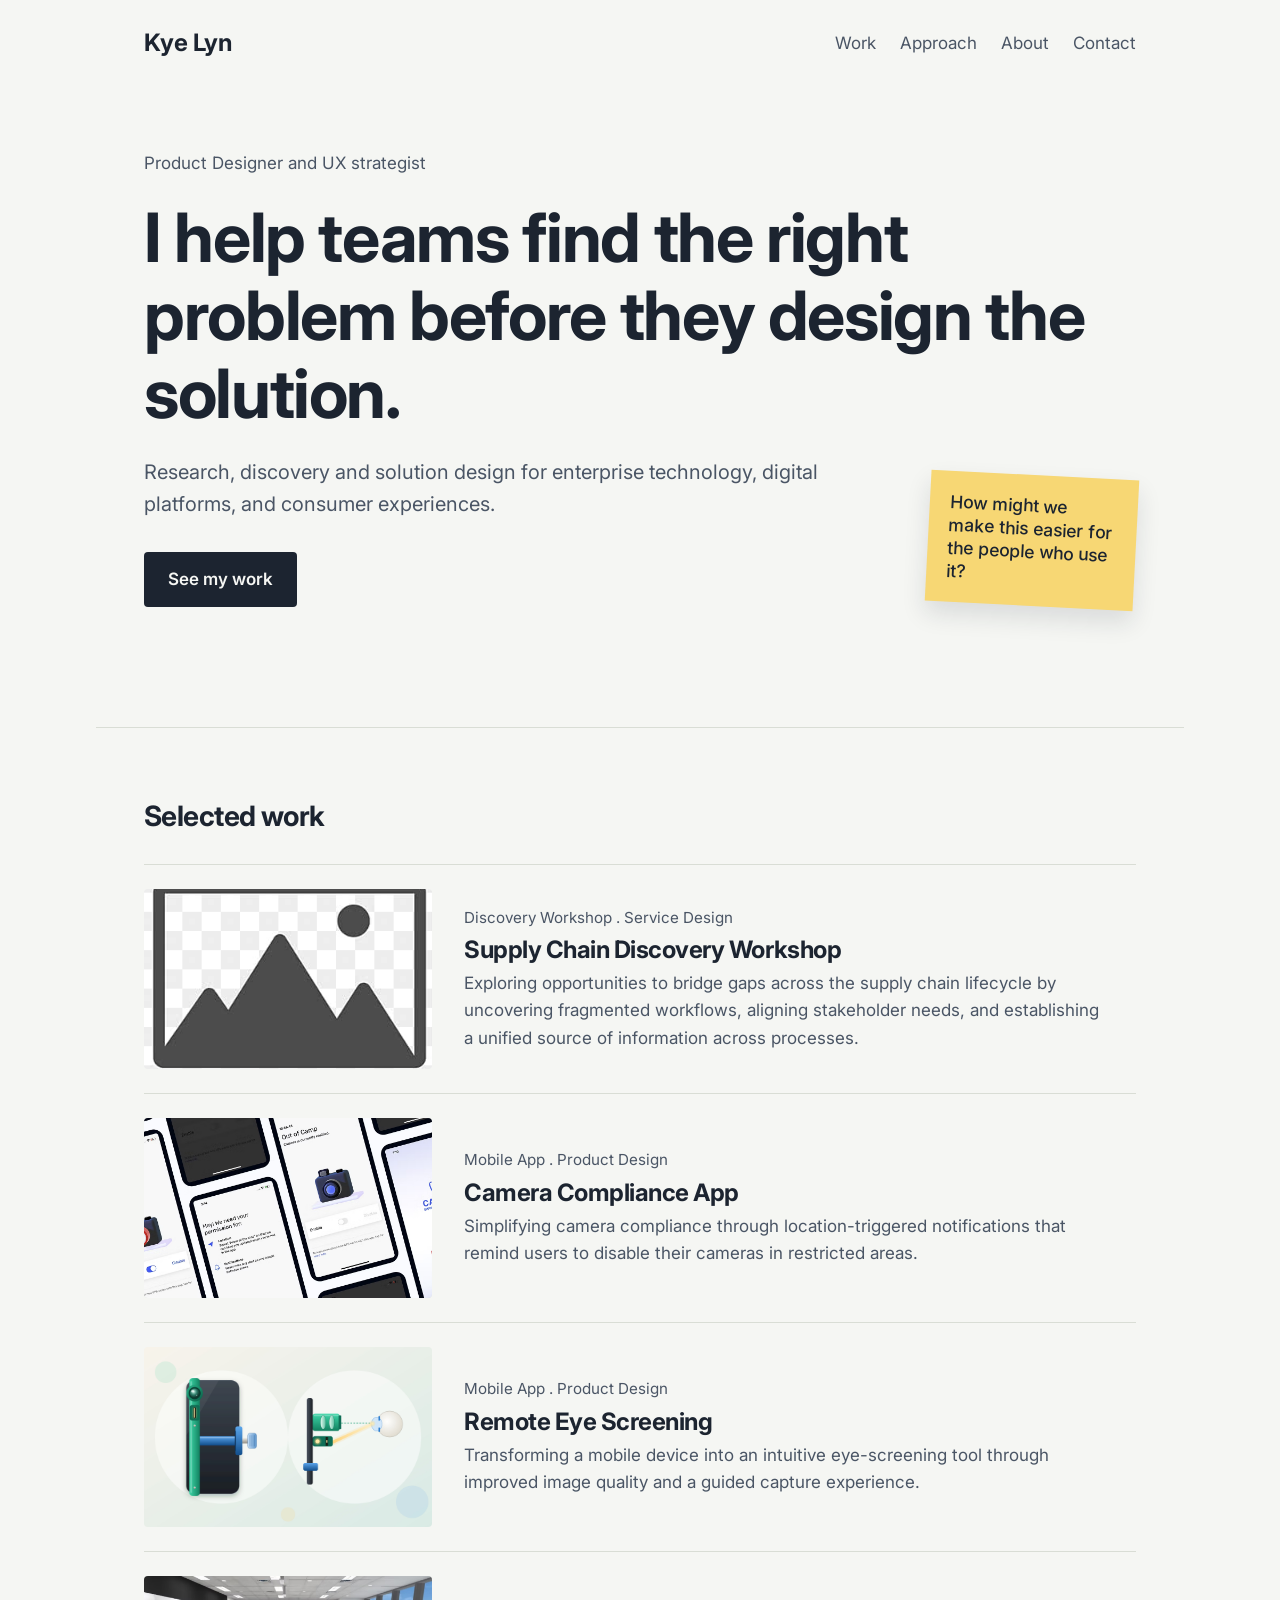
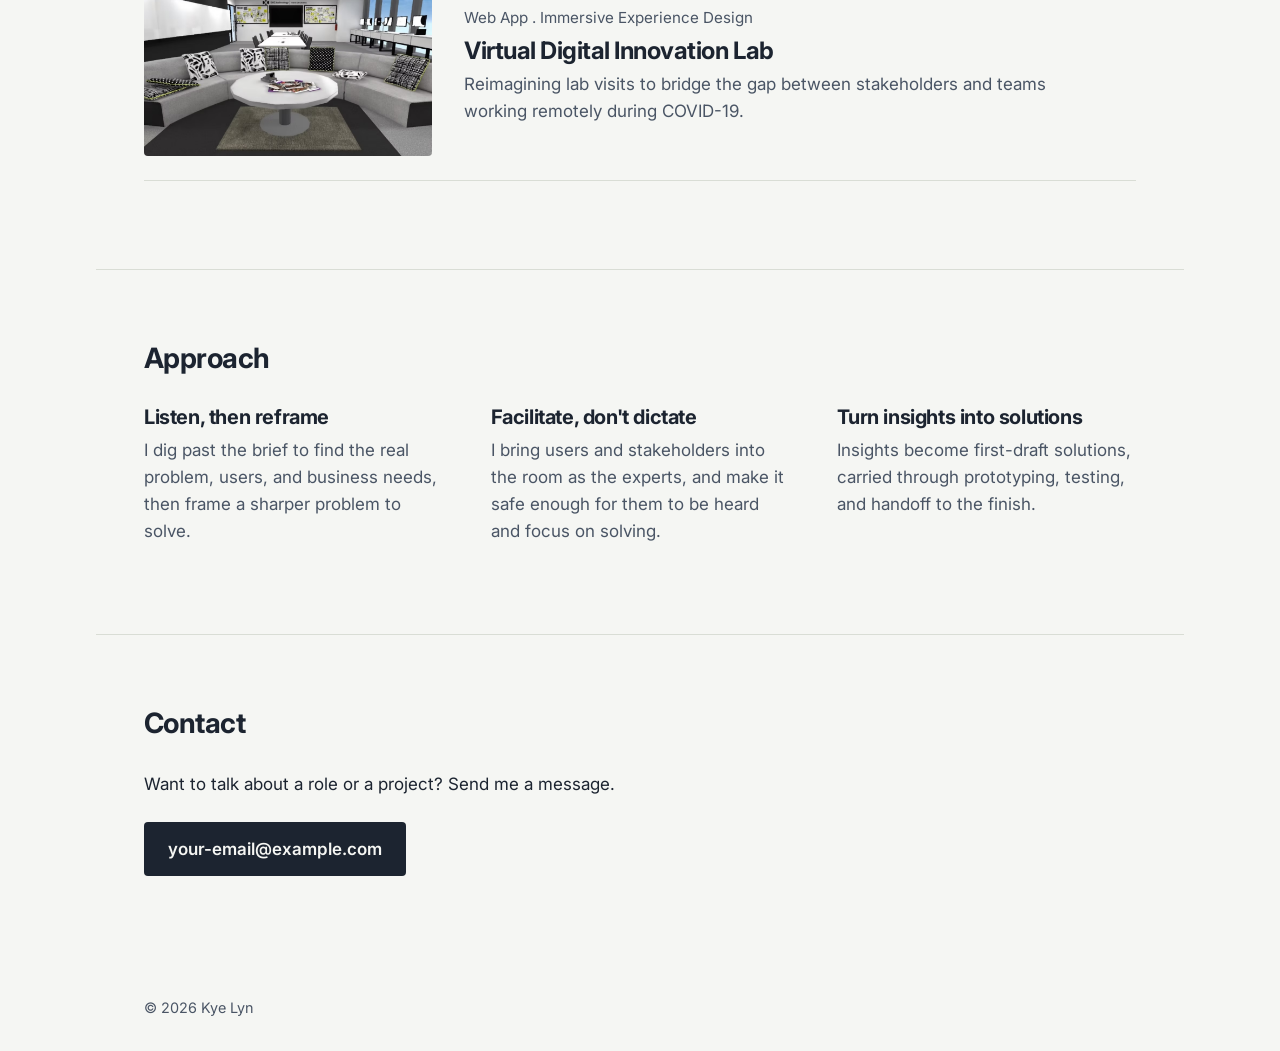
==== commit f57fdf45: "added content to CDA" ====
--- a/index.html
+++ b/index.html
@@ -71,7 +71,7 @@
             <img src="images/case-study-3.jpg" alt="Short description of what the image shows">
           </div>
           <div class="work-text">
-            <h4>iOS App . Product Design</h4>
+            <h4>Mobile App . Product Design</h4>
             <h3><a href="case-study-3.html">Remote Eye Screening</a></h3>
             <p>Transforming a mobile device into an intuitive eye-screening tool through improved image quality and a
               guided capture experience.</p>
--- a/style.css
+++ b/style.css
@@ -881,4 +881,10 @@
     margin-bottom: 56px;
     padding: 28px 24px;
   }
+}
+
+//styling for identation of point forms
+.cs-list-indented {
+  margin-top: 8px;
+  padding-left: 28px;
 }
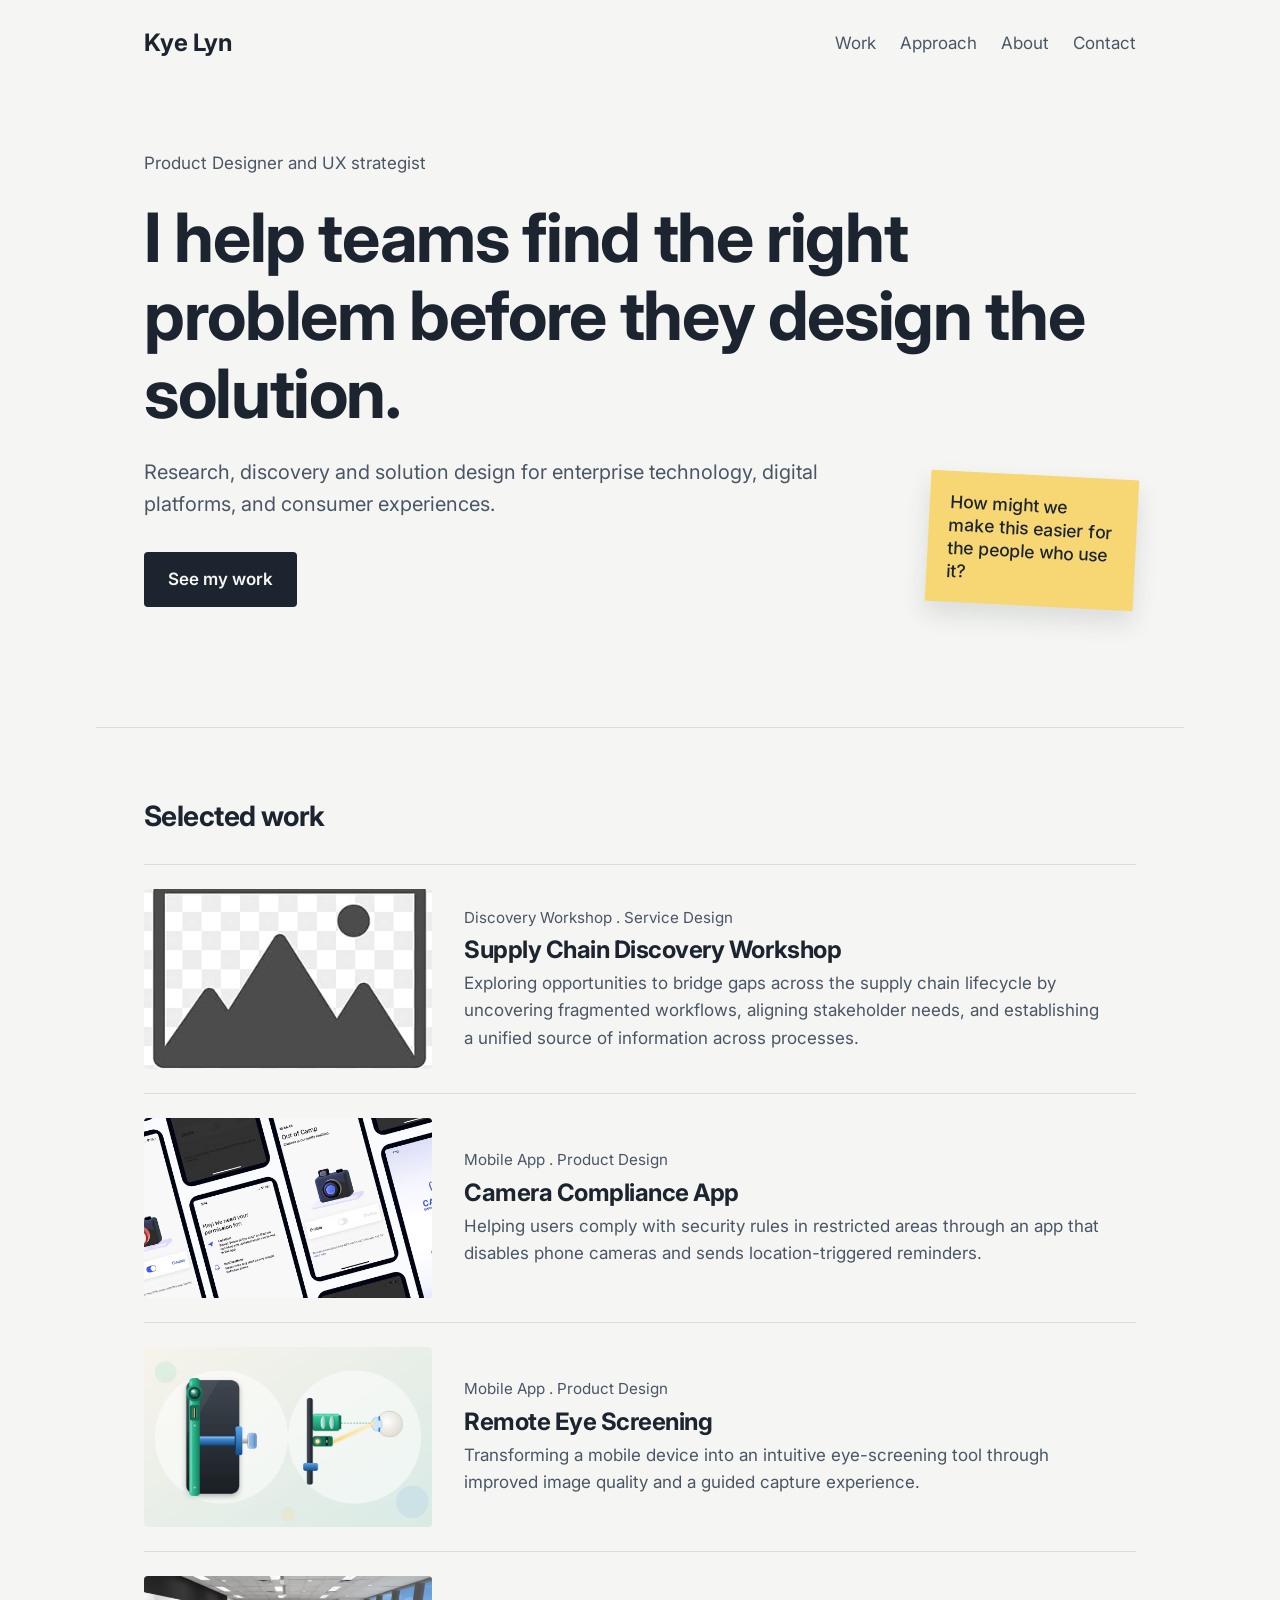
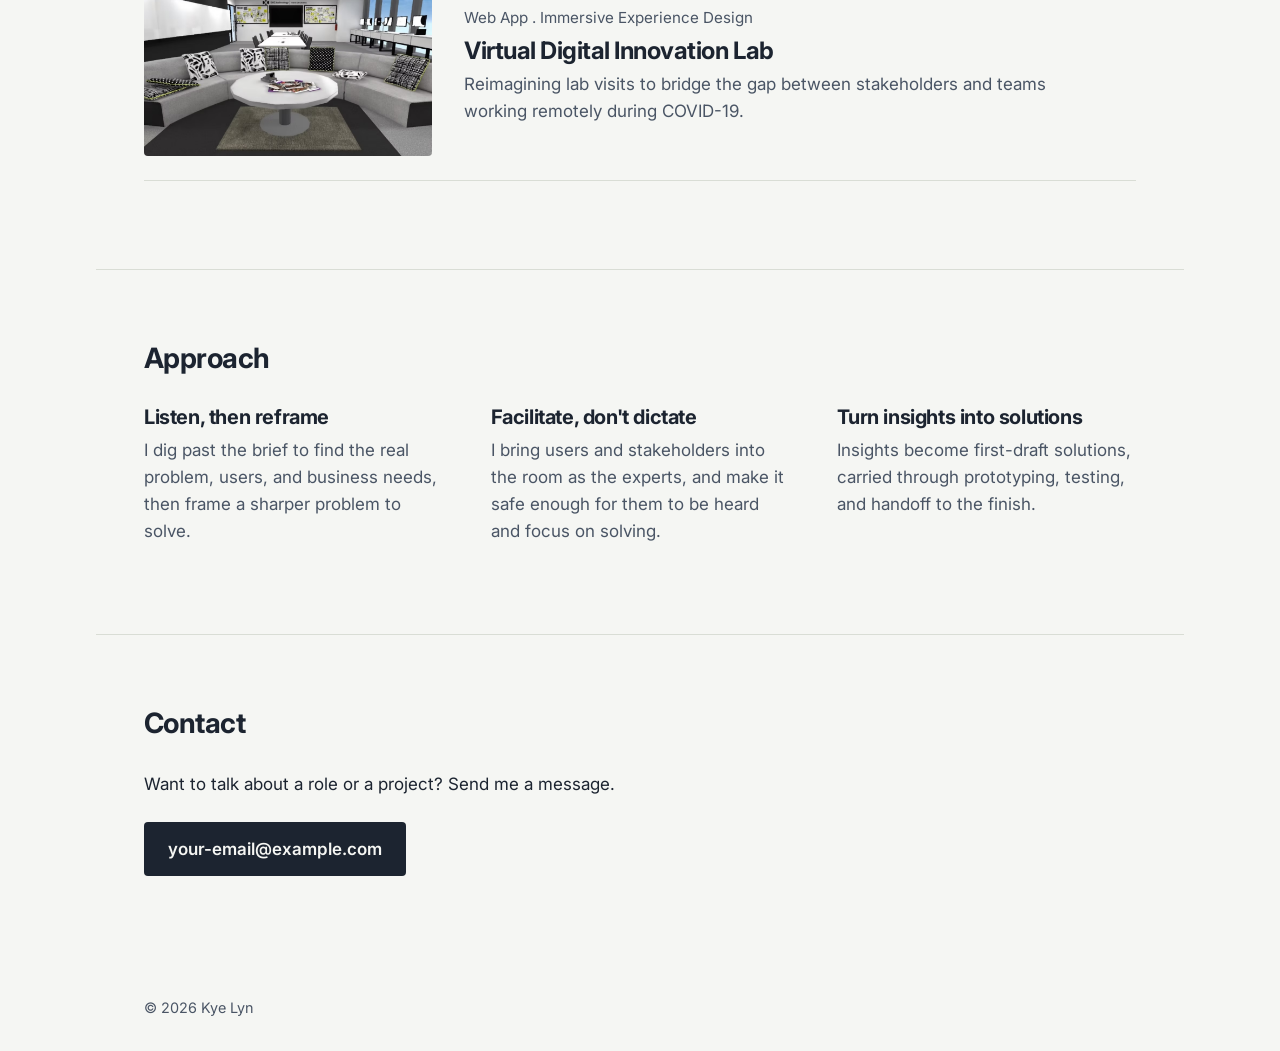
==== commit 2ae2008a: "changes to description for case study 2" ====
--- a/index.html
+++ b/index.html
@@ -62,8 +62,8 @@
           <div class="work-text">
             <h4>Mobile App . Product Design</h4>
             <h3><a href="case-study-2.html">Camera Compliance App</a></h3>
-            <p>Simplifying camera compliance through location-triggered notifications that remind users to disable their
-              cameras in restricted areas.</p>
+            <p>Helping users comply with security rules in restricted areas through an app that disables phone cameras
+              and sends location-triggered reminders.</p>
           </div>
         </li>
         <li>
--- a/style.css
+++ b/style.css
@@ -667,6 +667,21 @@
   background: var(--cs-image);
 }
 
+/* Uncropped Images: a separate class for uncropped images */
+.cs-block .cs-figure.cs-natural img {
+  width: auto;          /* use the image's own width, so it's never stretched */
+  max-width: 100%;      /* but shrink it if the column is narrower */
+  height: auto;         /* keep the original proportions */
+  aspect-ratio: auto;   /* cancel any fixed shape from other rules */
+  object-fit: contain;  /* never crop */
+  margin-inline: auto;  /* center it (works because display is already block) */
+  background: none;     /* remove the gray box behind the image */
+}
+
+.cs-block .cs-figure.cs-natural figcaption {
+  text-align: center;   /* keep the caption centered under the image */
+}
+
 .cs-block .cs-hero {
   margin-bottom: 48px;
 }
@@ -883,8 +898,50 @@
   }
 }
 
-//styling for identation of point forms
+/*styling for identation of point forms*/
 .cs-list-indented {
   margin-top: 8px;
   padding-left: 28px;
+}
+
+/* Outcome cards: spacing between the intro text and the cards */
+.cs-block .cs-outcomes {
+  margin-top: 32px;
+}
+
+/* Make each card a vertical flex container so the stat can sit at the bottom */
+.cs-block .cs-outcomes .cs-card {
+  display: flex;
+  flex-direction: column;
+}
+
+/* margin-top: auto pushes this block to the bottom of the card.
+   That keeps all three stats on one line even if the text above is different lengths. */
+.cs-block .cs-stat {
+  margin-top: auto;
+  padding-top: 24px;
+}
+
+/* The small "5 min →" above the big number */
+.cs-block .cs-stat-before {
+  margin: 0 0 4px;
+  font-size: 0.875rem;
+  color: var(--cs-muted);
+}
+
+/* The caption under the big number */
+.cs-block .cs-stat-caption {
+  margin: 0;
+  font-size: 0.875rem;
+  color: var(--cs-muted);
+}
+
+/* Card 3: dashed border = what's next, not yet delivered */
+.cs-block .cs-card-next {
+  border-style: dashed;
+}
+
+/* Smaller stat text inside the outcome cards so each one fits on a single line */
+.cs-block .cs-outcomes .cs-metric {
+  font-size: 1.5rem;
 }
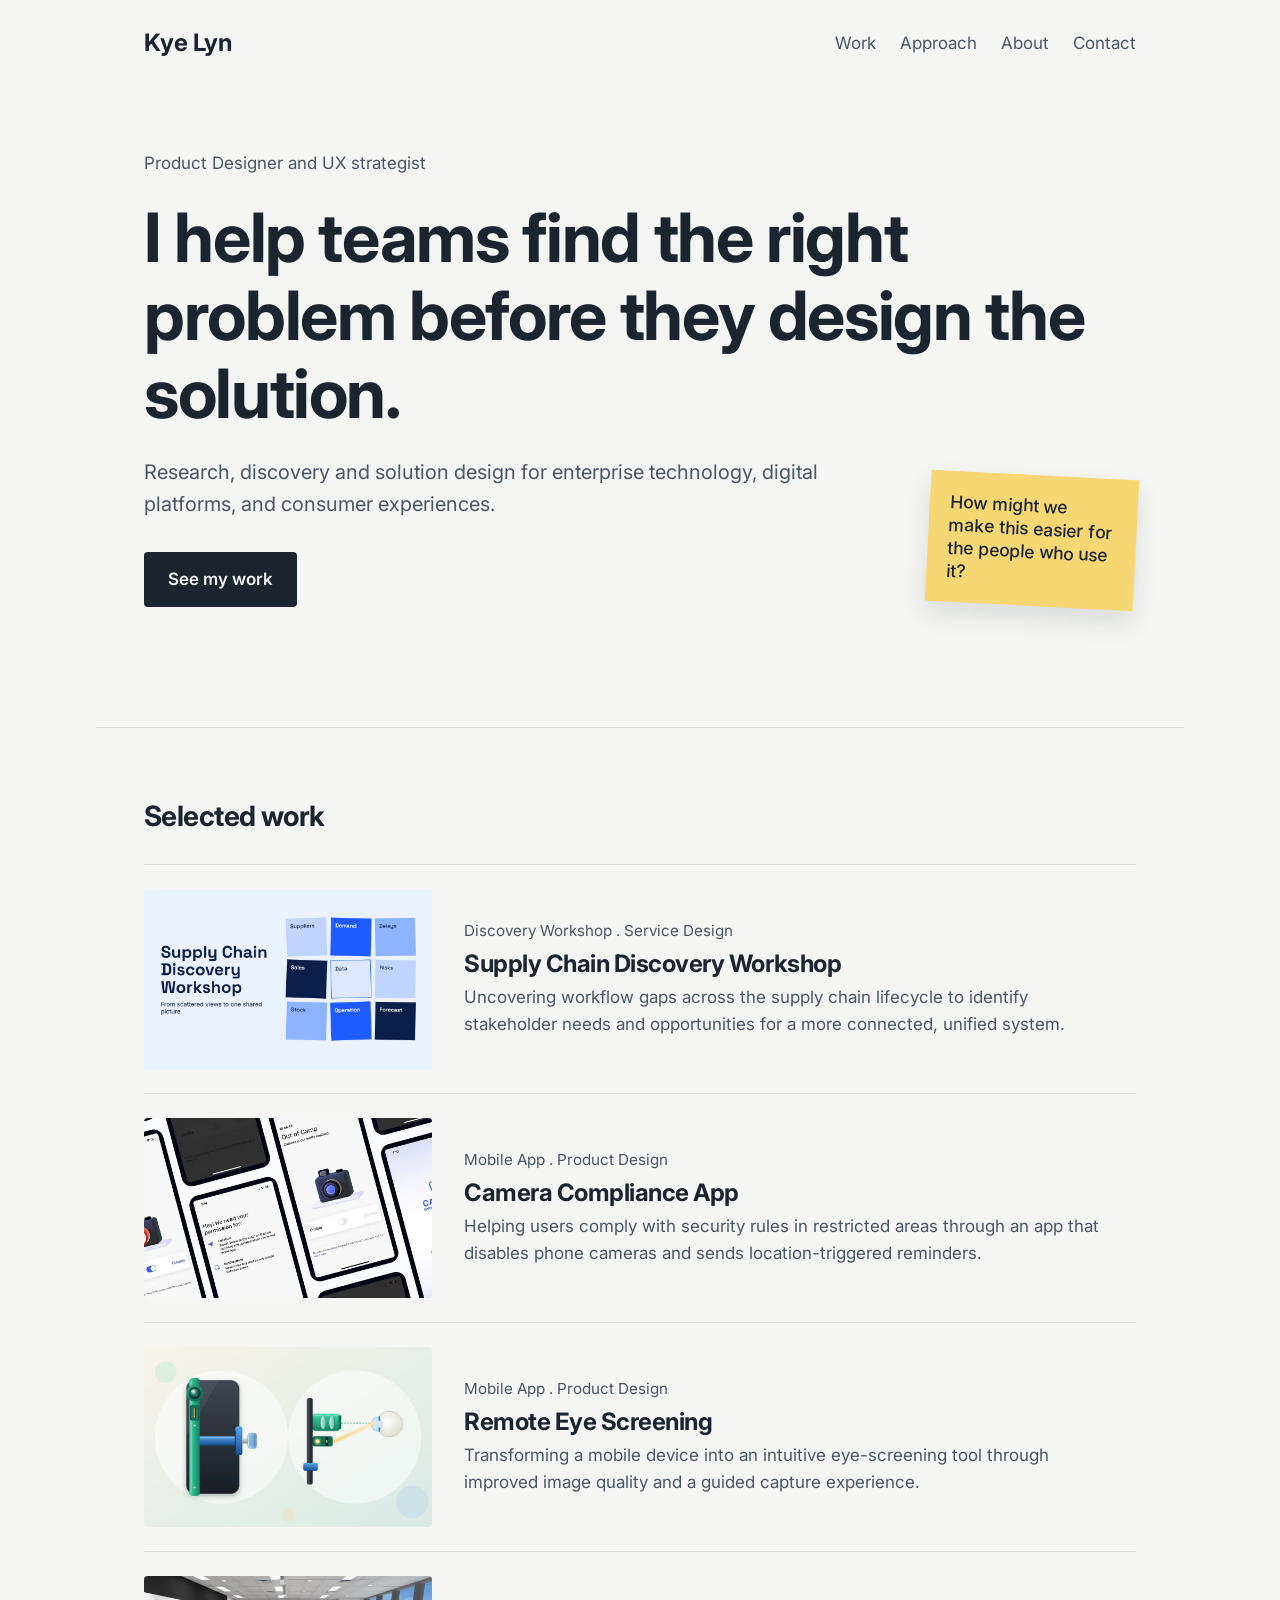
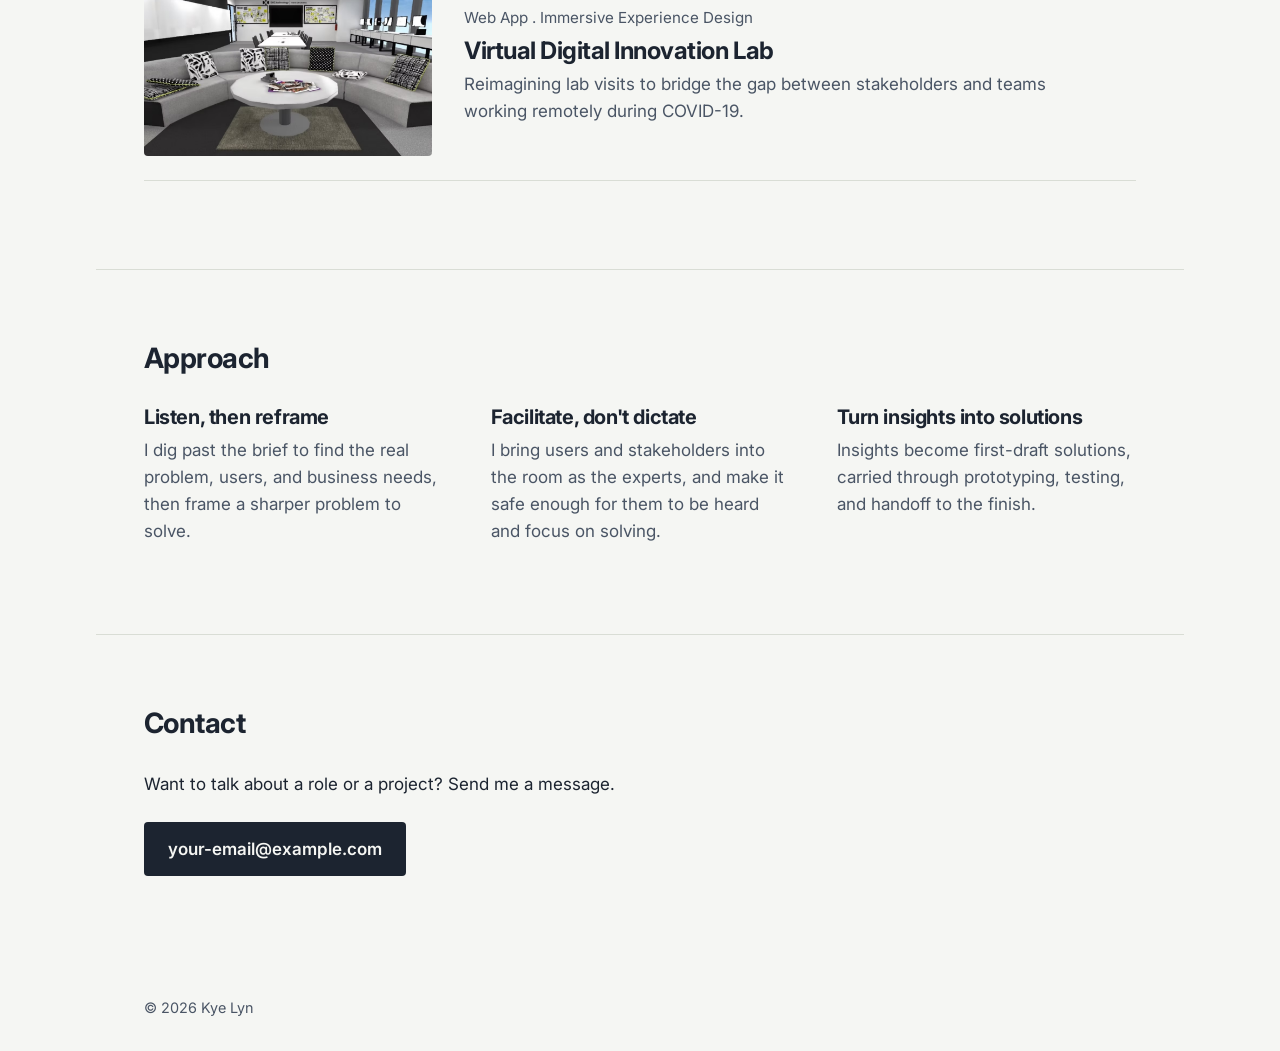
==== commit a68e63aa: "started on casestudy 1" ====
--- a/index.html
+++ b/index.html
@@ -50,9 +50,8 @@
           <div class="work-text">
             <h4>Discovery Workshop . Service Design</h4>
             <h3><a href="case-study-1.html">Supply Chain Discovery Workshop</a></h3>
-            <p>Exploring opportunities to bridge gaps across the supply chain lifecycle by uncovering fragmented
-              workflows, aligning stakeholder needs, and establishing a unified source of information across processes.
-            </p>
+            <p>Uncovering workflow gaps across the supply chain lifecycle to identify stakeholder needs and
+              opportunities for a more connected, unified system.</p>
           </div>
         </li>
         <li>
